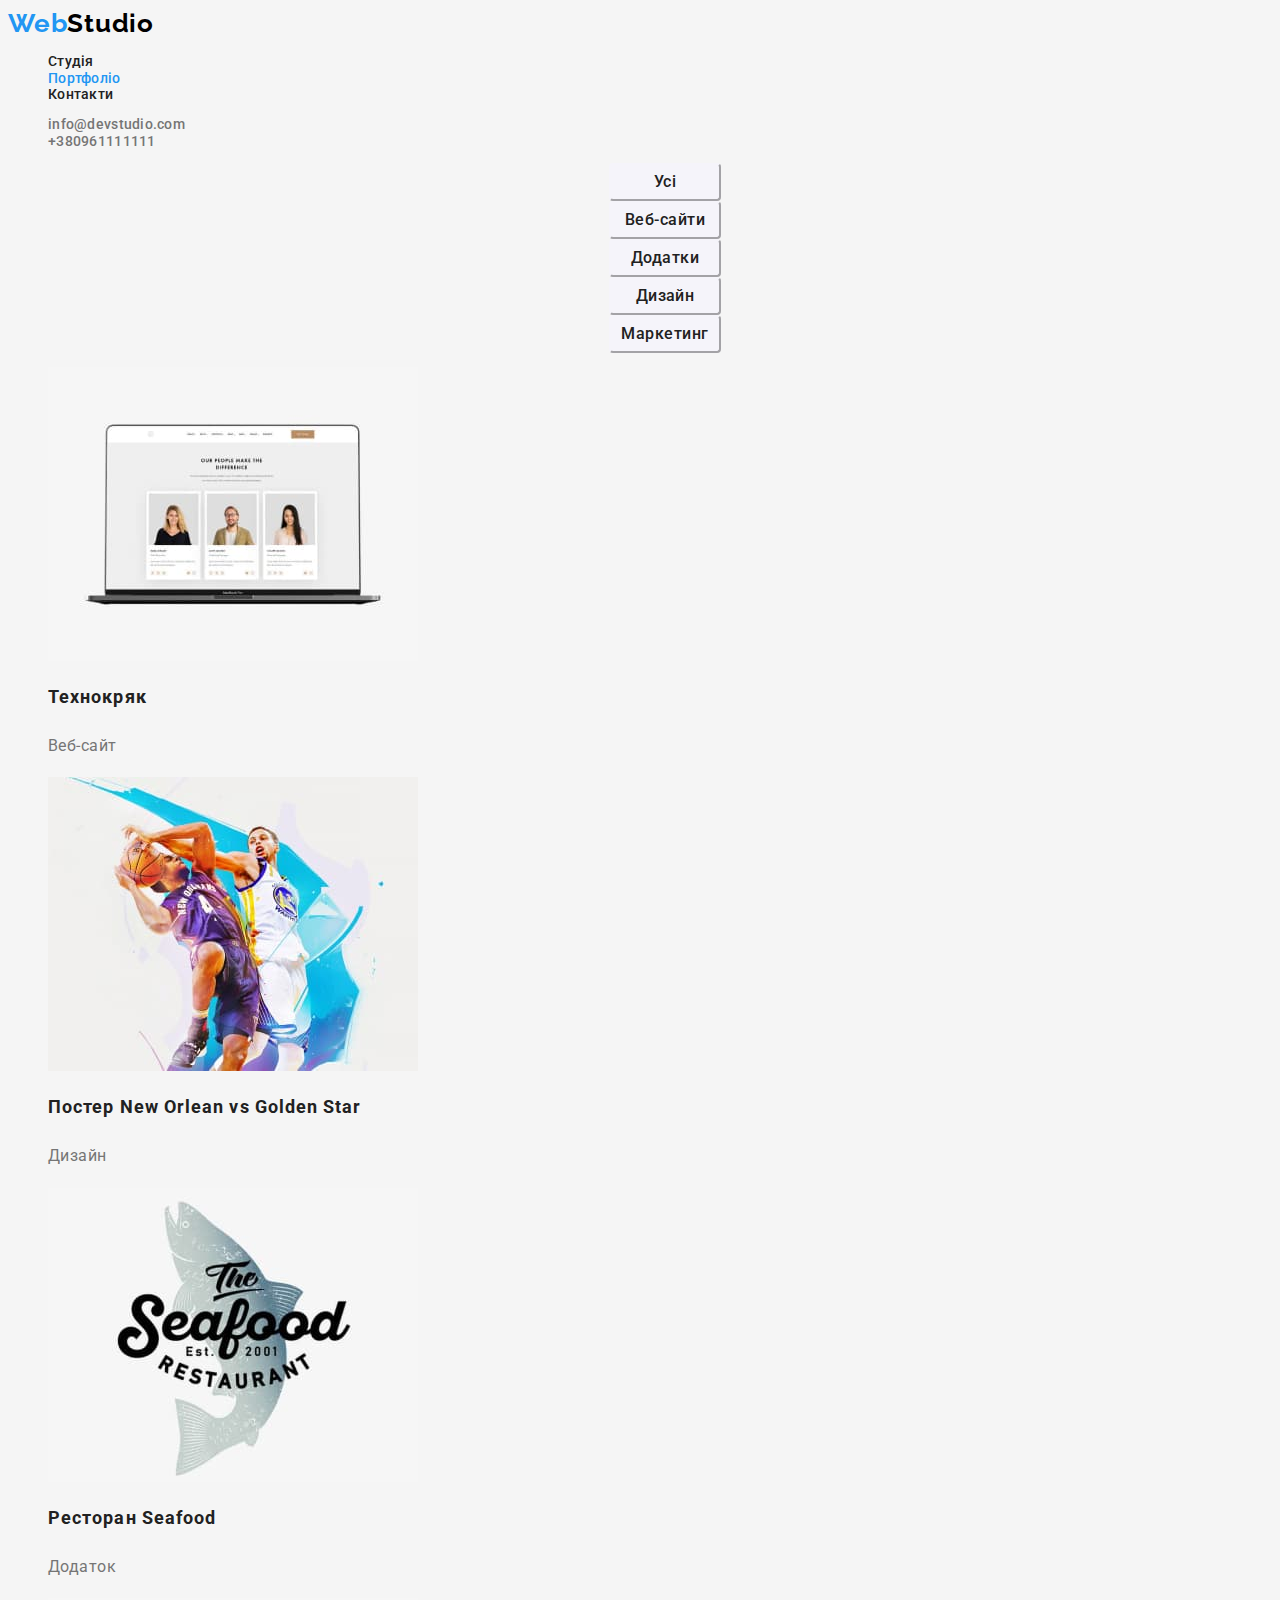
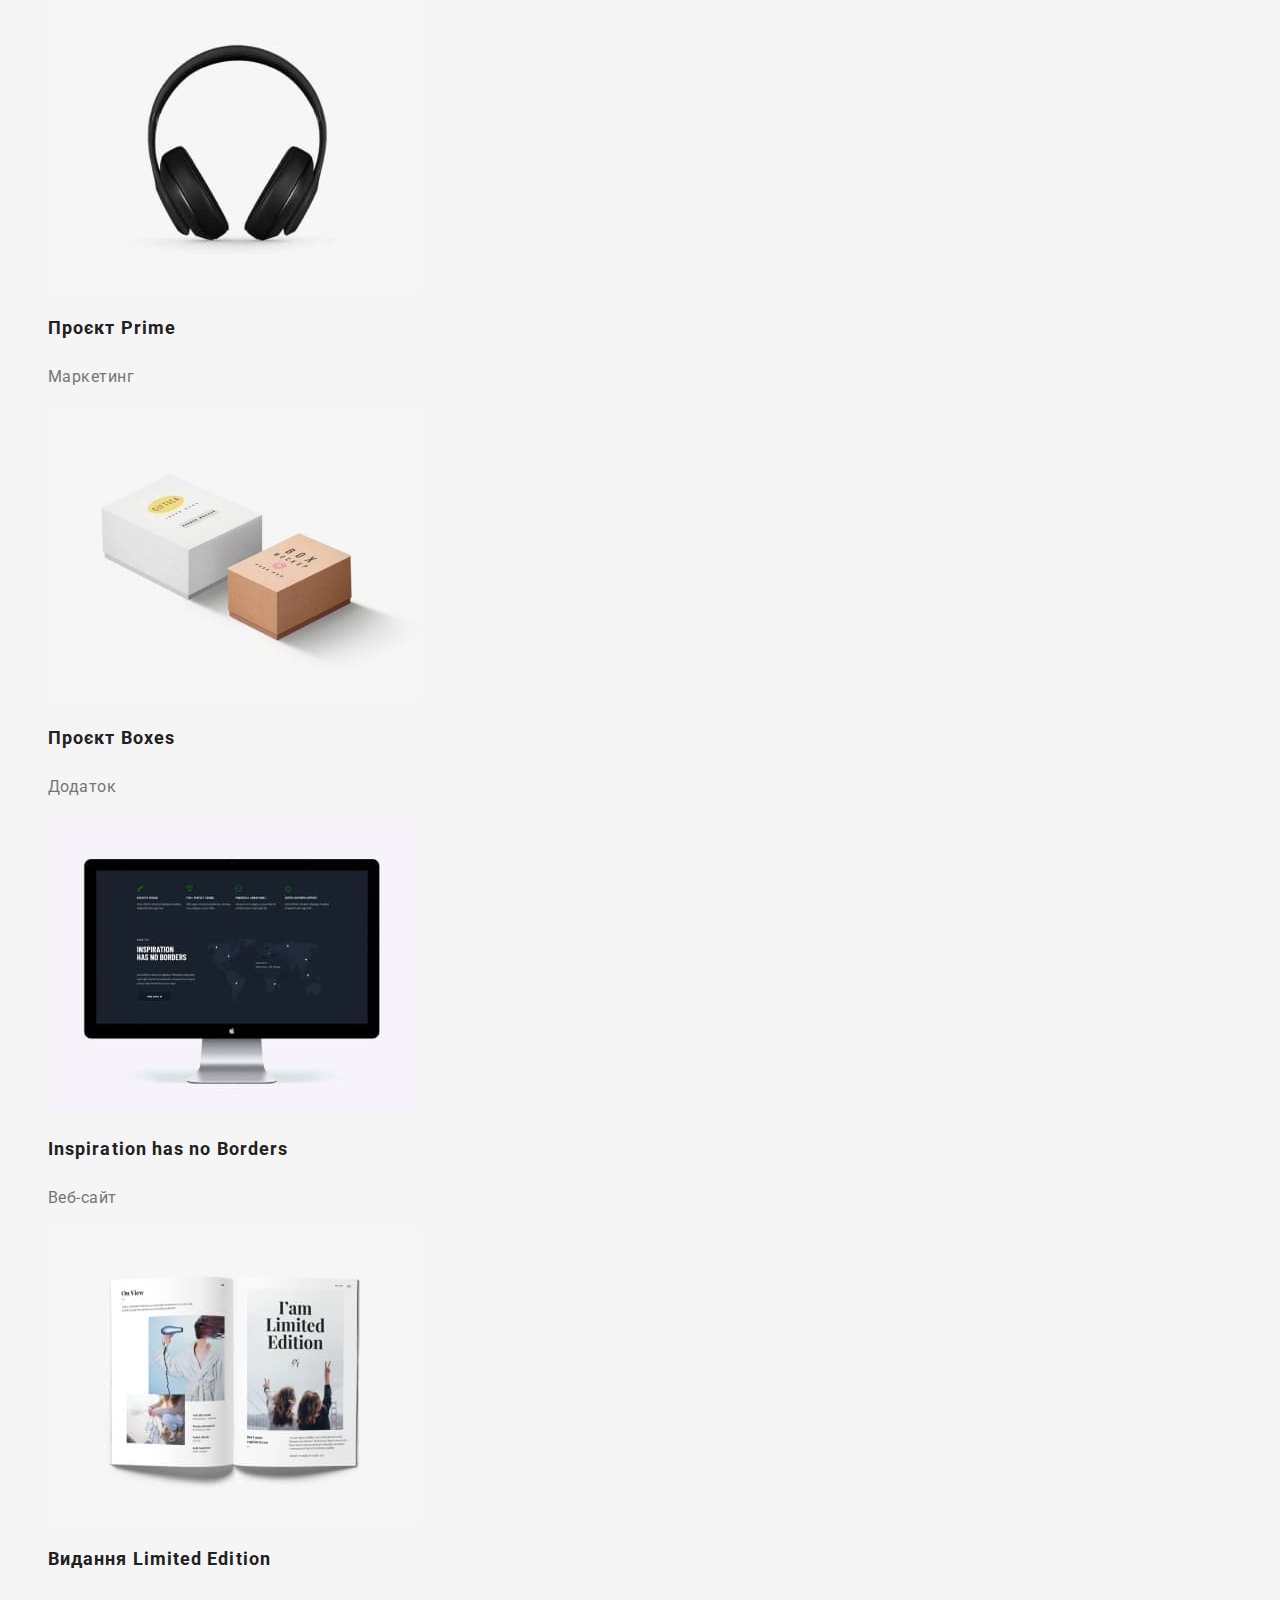
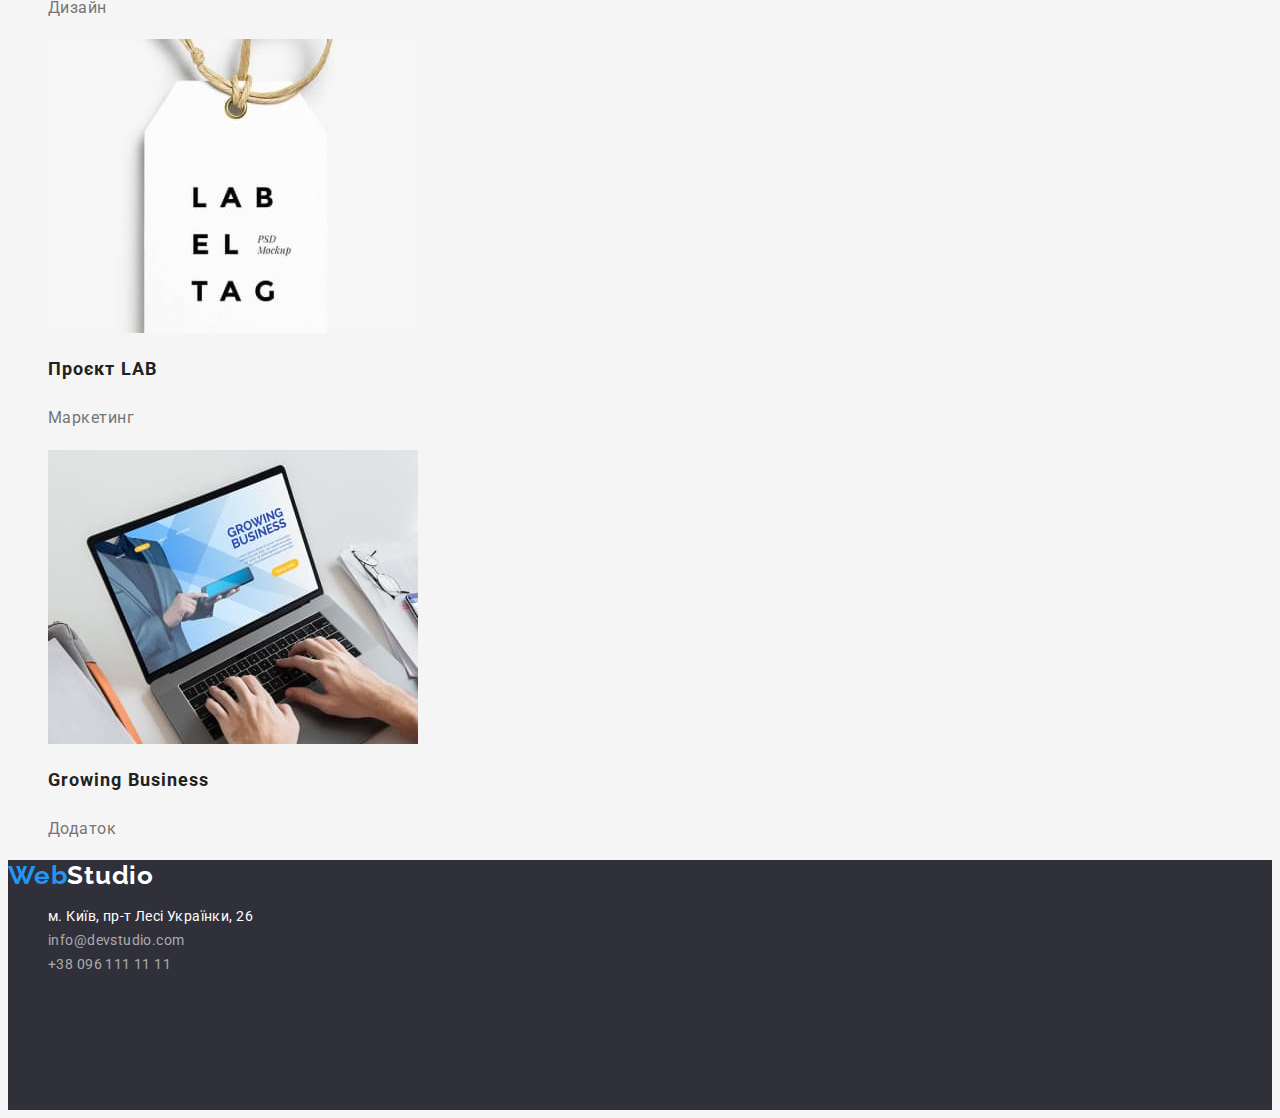
==== portfolio.html @ a11c9771 "qwe" ====
<!DOCTYPE html>
<html lang="uk">
  <head>
    <meta charset="UTF-8" />
    <meta http-equiv="X-UA-Compatible" content="IE=edge" />
    <meta name="viewport" content="width=device-width, initial-scale=1.0" />
    <title>Document</title>
    <link rel="stylesheet" href="./css/styles.css" />
    <link rel="preconnect" href="https://fonts.googleapis.com" />
    <link rel="preconnect" href="https://fonts.gstatic.com" crossorigin />
    <link
      href="https://fonts.googleapis.com/css2?family=Raleway:wght@700&family=Roboto:wght@400;500;700;900&display=swap"
      rel="stylesheet"
    />
  </head>
  <body class="portfolio">
    <header class="head-menu">
      <div class="menu">
        <nav class="nav-menu">
          <a class="logom" href="./index.html"><span class="logo">Web</span>Studio</a>
          <ul class="ul-header">
            <li class="li-nav">
              <a class="link-nav" href="./index.html">Студія</a>
            </li>
            <li class="li-nav">
              <a class="link-nav current" href="">Портфоліо</a>
            </li>
            <li class="li-nav">
              <a class="link-nav" href="">Контакти</a>
            </li>
          </ul>
        </nav>
        <ul class="ul-header">
          <li class="li-nav">
            <a class="link-nav-cont" href="mailto:info@devstudio.com">info@devstudio.com</a>
          </li>
          <li class="li-nav">
            <a class="link-nav-cont" href="tel:+380961111111">+380961111111</a>
          </li>
        </ul>
      </div>
    </header>
    <main>
      <section class="portfolio-sec">
        <h1 class="visually-hidden">Наші роботи</h1>
        <ul class="ul-button">
          <li class="work"><button type="button" class="button-port">Усі</button></li>
          <li class="work"><button type="button" class="button-port">Веб-сайти</button></li>
          <li class="work"><button type="button" class="button-port">Додатки</button></li>
          <li class="work"><button type="button" class="button-port">Дизайн</button></li>
          <li class="work"><button type="button" class="button-port">Маркетинг</button></li>
        </ul>
        <ul class="ul-portfolio">
          <li class="example">
            <img src="./images/p1.jpg" alt="Технокряк" width="370" />
            <h2 class="example-title">Технокряк</h2>
            <p class="example-p">Веб-сайт</p>
          </li>
          <li class="example">
            <img src="./images/p2.jpg" alt="Постер New Orlean vs Golden Star" width="370" />
            <h2 class="example-title">Постер New Orlean vs Golden Star</h2>
            <p class="example-p">Дизайн</p>
          </li>
          <li class="example">
            <img src="./images/p3.jpg" alt="Ресторан Seafood" width="370" />
            <h2 class="example-title">Ресторан Seafood</h2>
            <p class="example-p">Додаток</p>
          </li>
          <li class="example">
            <img src="./images/p4.jpg" alt="Проєкт Prime" width="370" />
            <h2 class="example-title">Проєкт Prime</h2>
            <p class="example-p">Маркетинг</p>
          </li>
          <li class="example">
            <img src="./images/p5.jpg" alt="Проєкт Boxes" width="370" />
            <h2 class="example-title">Проєкт Boxes</h2>
            <p class="example-p">Додаток</p>
          </li>
          <li class="example">
            <img src="./images/p6.jpg" alt="Inspiration has no Borders" width="370" />
            <h2 class="example-title">Inspiration has no Borders</h2>
            <p class="example-p">Веб-сайт</p>
          </li>
          <li class="example">
            <img src="./images/p7.jpg" alt="Видання Limited Edition" width="370" />
            <h2 class="example-title">Видання Limited Edition</h2>
            <p class="example-p">Дизайн</p>
          </li>
          <li class="example">
            <img src="./images/p8.jpg" alt="Проєкт LAB" width="370" />
            <h2 class="example-title">Проєкт LAB</h2>
            <p class="example-p">Маркетинг</p>
          </li>
          <li class="example">
            <img src="./images/p9.jpg" alt="Growing Business" width="370" />
            <h2 class="example-title">Growing Business</h2>
            <p class="example-p">Додаток</p>
          </li>
        </ul>
      </section>
    </main>
    <footer class="foot-site">
      <a class="logom" href="./index.html"
        ><span class="logo">Web</span><span class="foot-logo">Studio</span></a
      >
      <address>
        <ul class="ul-footer">
          <li class="li-footer">
            <a
              class="contacts-address"
              href="https://goo.gl/maps/CPtrU1FHBa2aNyZL9"
              target="_blank"
              rel="noopener noreferrer"
              >м. Київ, пр-т Лесі Українки, 26</a
            >
          </li>
          <li class="li-footer">
            <a class="contacts" href="mailto:info@devstudio.com">info@devstudio.com</a>
          </li>
          <li class="li-footer">
            <a class="contacts" href="tel:+380961111111">+38 096 111 11 11</a>
          </li>
        </ul>
      </address>
    </footer>
  </body>
</html>
---- css/styles.css ----
:root {
  --first-text-color: #757575;
  --second-text-color: #212121;
  --accent-color: #2196f3;
  --footer-color: rgba(255, 255, 255, 0.6);
  --accent-background-color: #2f303a;
  --white-color: #ffffff;
  --black-color: #000000;
  --portfolio-background: #f5f5f5;
  --portfolio-button: #f5f4fa;
  --button-hero-activ: #188ce8;
}

body {
  font-family: 'Roboto', sans-serif;
  font-size: 14px;
  background-color: var(--white-color);
  color: var(--first-text-color);
}

.head-menu {
  width: 100%;
}

.menu {
  height: inherit;
  justify-content: space-between;
  align-items: center;
}

.nav-menu {
  align-items: center;
}

.ul-header {
  list-style: none;
}

.logom {
  font-weight: 700;
  font-size: 26px;
  letter-spacing: 0.03em;
  color: var(--black-color);
  text-decoration: none;
  font-family: 'Raleway', sans-serif;
  line-height: 1.2;
}

.logom .logo {
  color: var(--accent-color);
}

.link-nav {
  color: var(--second-text-color);
  font-weight: 500;
  letter-spacing: 0.02em;
  text-decoration: none;
  line-height: 1.1;
}

.link-nav-cont {
  color: var(--first-text-color);
  font-weight: 500;
  letter-spacing: 0.02em;
  text-decoration: none;
  line-height: 1.1;
}

.link-nav:hover,
.link-nav:focus,
.link-nav-cont:hover,
.link-nav-cont:focus {
  color: var(--accent-color);
}

.link-nav.current {
  color: var(--accent-color);
}

.visually-hidden {
  position: absolute;
  white-space: nowrap;
  width: 1px;
  height: 1px;
  overflow: hidden;
  border: 0;
  padding: 0;
  clip: rect(0 0 0 0);
  clip-path: inset(50%);
  margin: -1px;
}

.portfolio {
  background-color: var(--portfolio-background);
}

.ul-button {
  list-style: none;
  text-align: center;
}

.button-port {
  font-family: inherit;
  width: 112px;
  height: 38px;
  background: var(--portfolio-button);
  border-radius: 4px;
  font-weight: 500;
  font-size: 16px;
  line-height: 1.6;
  letter-spacing: 0.03em;
  color: var(--second-text-color);
  margin-left: 10px;
  border-color: var(--portfolio-button);
}

.button-port:hover,
.button-port:focus {
  color: var(--white-color);
  background-color: var(--accent-color);
}

.ul-portfolio {
  list-style: none;
}

.ul-button {
  list-style: none;
}

.example-title {
  font-weight: 700;
  font-size: 18px;
  line-height: 2;
  letter-spacing: 0.06em;
  color: var(--second-text-color);
}

.example-p {
  font-size: 16px;
  line-height: 1.9;
  letter-spacing: 0.03em;
  color: var(--first-text-color);
}

.foot-site {
  height: 250px;
  background-color: var(--accent-background-color);
}

.ul-footer {
  list-style: none;
}

.li-footer {
  line-height: 1.7;
  letter-spacing: 0.03em;
}

.contacts-address {
  color: var(--white-color);
  text-decoration: none;
  font-style: normal;
}

.contacts {
  color: var(--footer-color);
  text-decoration: none;
  font-style: normal;
}

.contacts:hover,
.contacts:focus,
.contacts-address:hover,
.contacts-address:focus {
  color: var(--accent-color);
}

.foot-logo {
  color: var(--white-color);
}

/*main page*/

.hero {
  height: 600px;
  background-color: var(--accent-background-color);
  text-align: center;
}

.hero-title {
  font-weight: 900;
  font-size: 44px;
  line-height: 1.4;
  letter-spacing: 0.06em;
  text-transform: uppercase;
  color: var(--white-color);
}

.hero-button {
  align-items: center;
  text-align: center;
  letter-spacing: 0.06em;
  width: 216px;
  height: 50px;
  left: 692px;
  top: 430px;
  background: var(--accent-color);
  box-shadow: 0px 4px 4px rgba(0, 0, 0, 0.15);
  border-radius: 4px;
  color: var(--white-color);
  font-size: 16px;
  line-height: 1.9;
  font-weight: 700;
  font-family: inherit;
}

.hero-button:hover,
.hero-button:focus {
  background: var(--button-hero-activ);
}

.ul-main {
  list-style: none;
  text-align: center;
}

.our-quality {
  font-weight: 700;
  letter-spacing: 0.03em;
  text-transform: uppercase;
  color: var(--second-text-color);
  line-height: 1.1;
  font-size: 14px;
}

.team-sec {
  background-color: var(--portfolio-background);
}

.title-team {
  font-weight: 700;
  font-size: 36px;
  text-align: center;
  letter-spacing: 0.03em;
  color: var(--second-text-color);
  line-height: 1.2;
}

.name {
  font-weight: 500;
  font-size: 16px;
  text-align: center;
  letter-spacing: 0.03em;
  color: var(--second-text-color);
  line-height: 1.2;
}

.specialty {
  font-size: 16px;
  text-align: center;
  letter-spacing: 0.03em;
  line-height: 1.2;
}
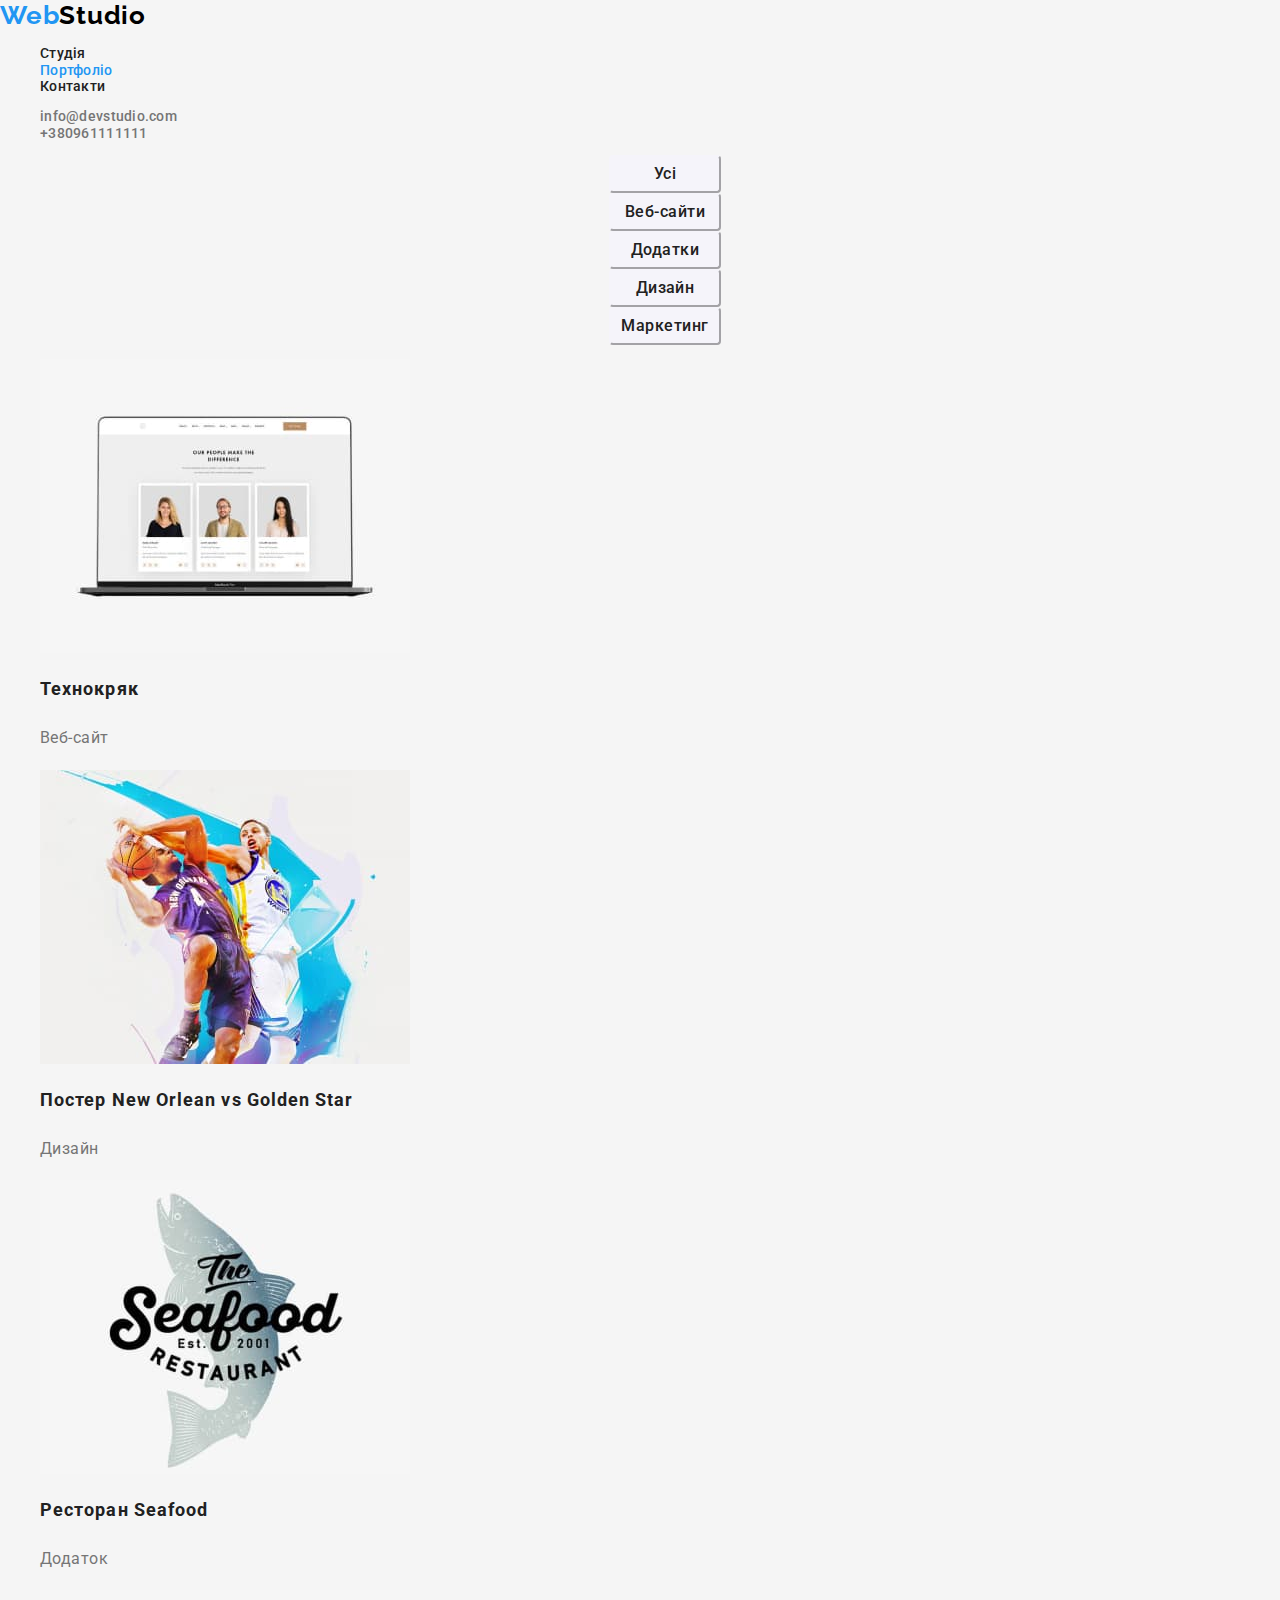
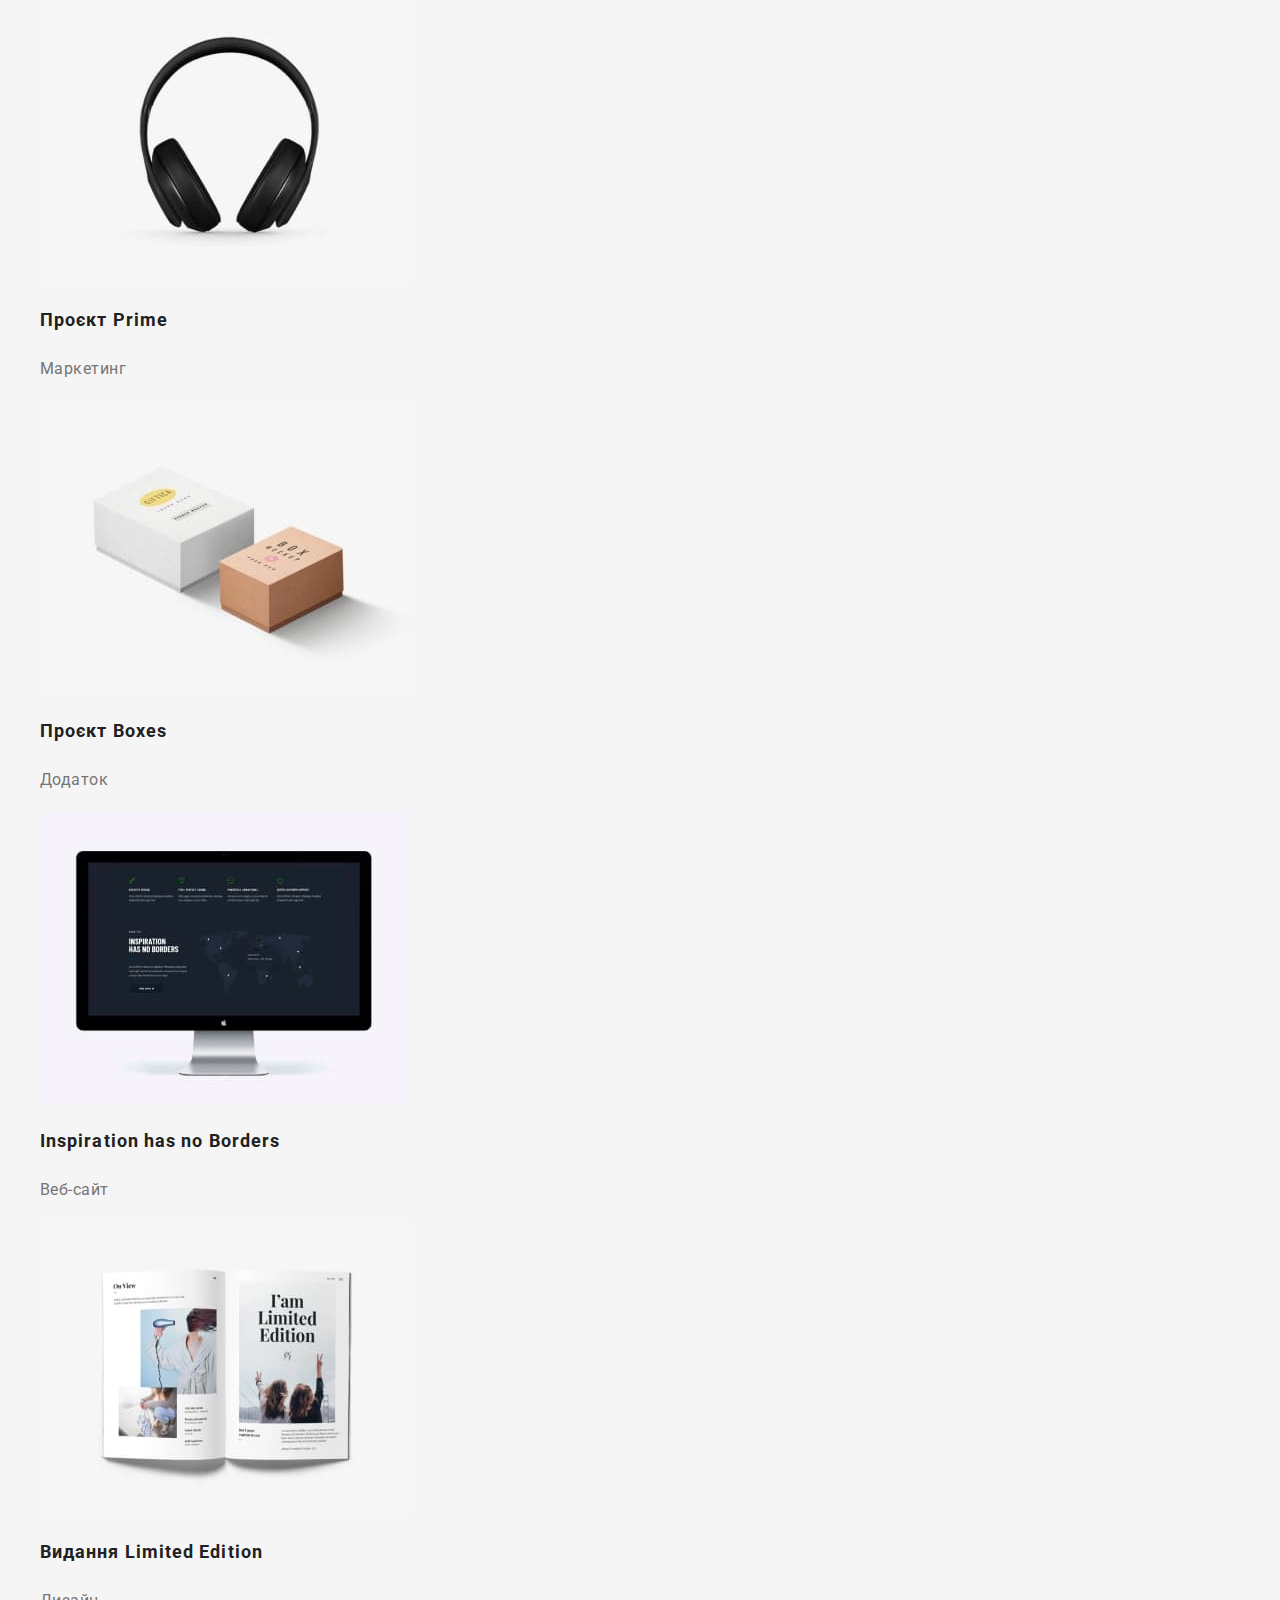
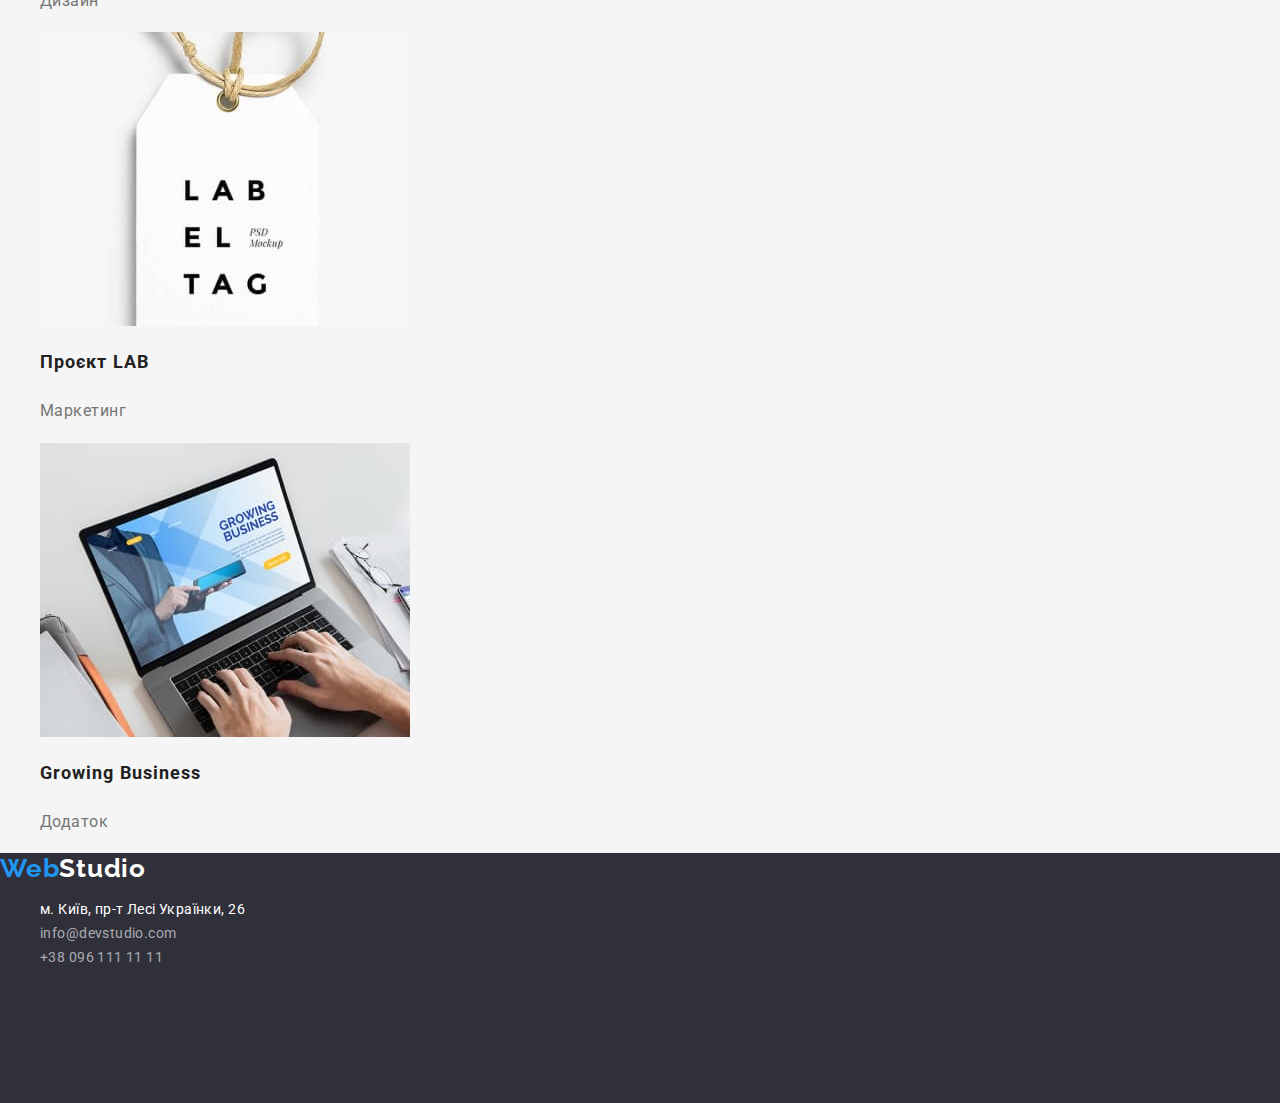
==== commit aa49ce8e: "q" ====
--- a/portfolio.html
+++ b/portfolio.html
@@ -5,13 +5,14 @@
     <meta http-equiv="X-UA-Compatible" content="IE=edge" />
     <meta name="viewport" content="width=device-width, initial-scale=1.0" />
     <title>Document</title>
-    <link rel="stylesheet" href="./css/styles.css" />
     <link rel="preconnect" href="https://fonts.googleapis.com" />
     <link rel="preconnect" href="https://fonts.gstatic.com" crossorigin />
     <link
       href="https://fonts.googleapis.com/css2?family=Raleway:wght@700&family=Roboto:wght@400;500;700;900&display=swap"
       rel="stylesheet"
     />
+    <link rel="stylesheet" href="https://cdnjs.cloudflare.com/ajax/libs/modern-normalize/1.1.0/modern-normalize.min.css" />
+    <link rel="stylesheet" href="./css/styles.css" />
   </head>
   <body class="portfolio">
     <header class="head-menu">
@@ -41,6 +42,7 @@
       </div>
     </header>
     <main>
+      <div class="container">
       <section class="portfolio-sec">
         <h1 class="visually-hidden">Наші роботи</h1>
         <ul class="ul-button">
@@ -98,6 +100,7 @@
           </li>
         </ul>
       </section>
+      </div>
     </main>
     <footer class="foot-site">
       <a class="logom" href="./index.html"
--- a/css/styles.css
+++ b/css/styles.css
@@ -1,3 +1,15 @@
+html {
+  box-sizing: border-box;
+}
+
+*,
+*::before,
+*::after {
+  box-sizing:inherit;
+}
+
+
+
 :root {
   --first-text-color: #757575;
   --second-text-color: #212121;
@@ -12,10 +24,15 @@
 }
 
 body {
-  font-family: 'Roboto', sans-serif;
+  font-family: "Roboto", sans-serif;
   font-size: 14px;
   background-color: var(--white-color);
   color: var(--first-text-color);
+  margin: 0;
+}
+
+.container {
+  margin: 0 auto;
 }
 
 .head-menu {
@@ -42,7 +59,7 @@
   letter-spacing: 0.03em;
   color: var(--black-color);
   text-decoration: none;
-  font-family: 'Raleway', sans-serif;
+  font-family: "Raleway", sans-serif;
   line-height: 1.2;
 }
 
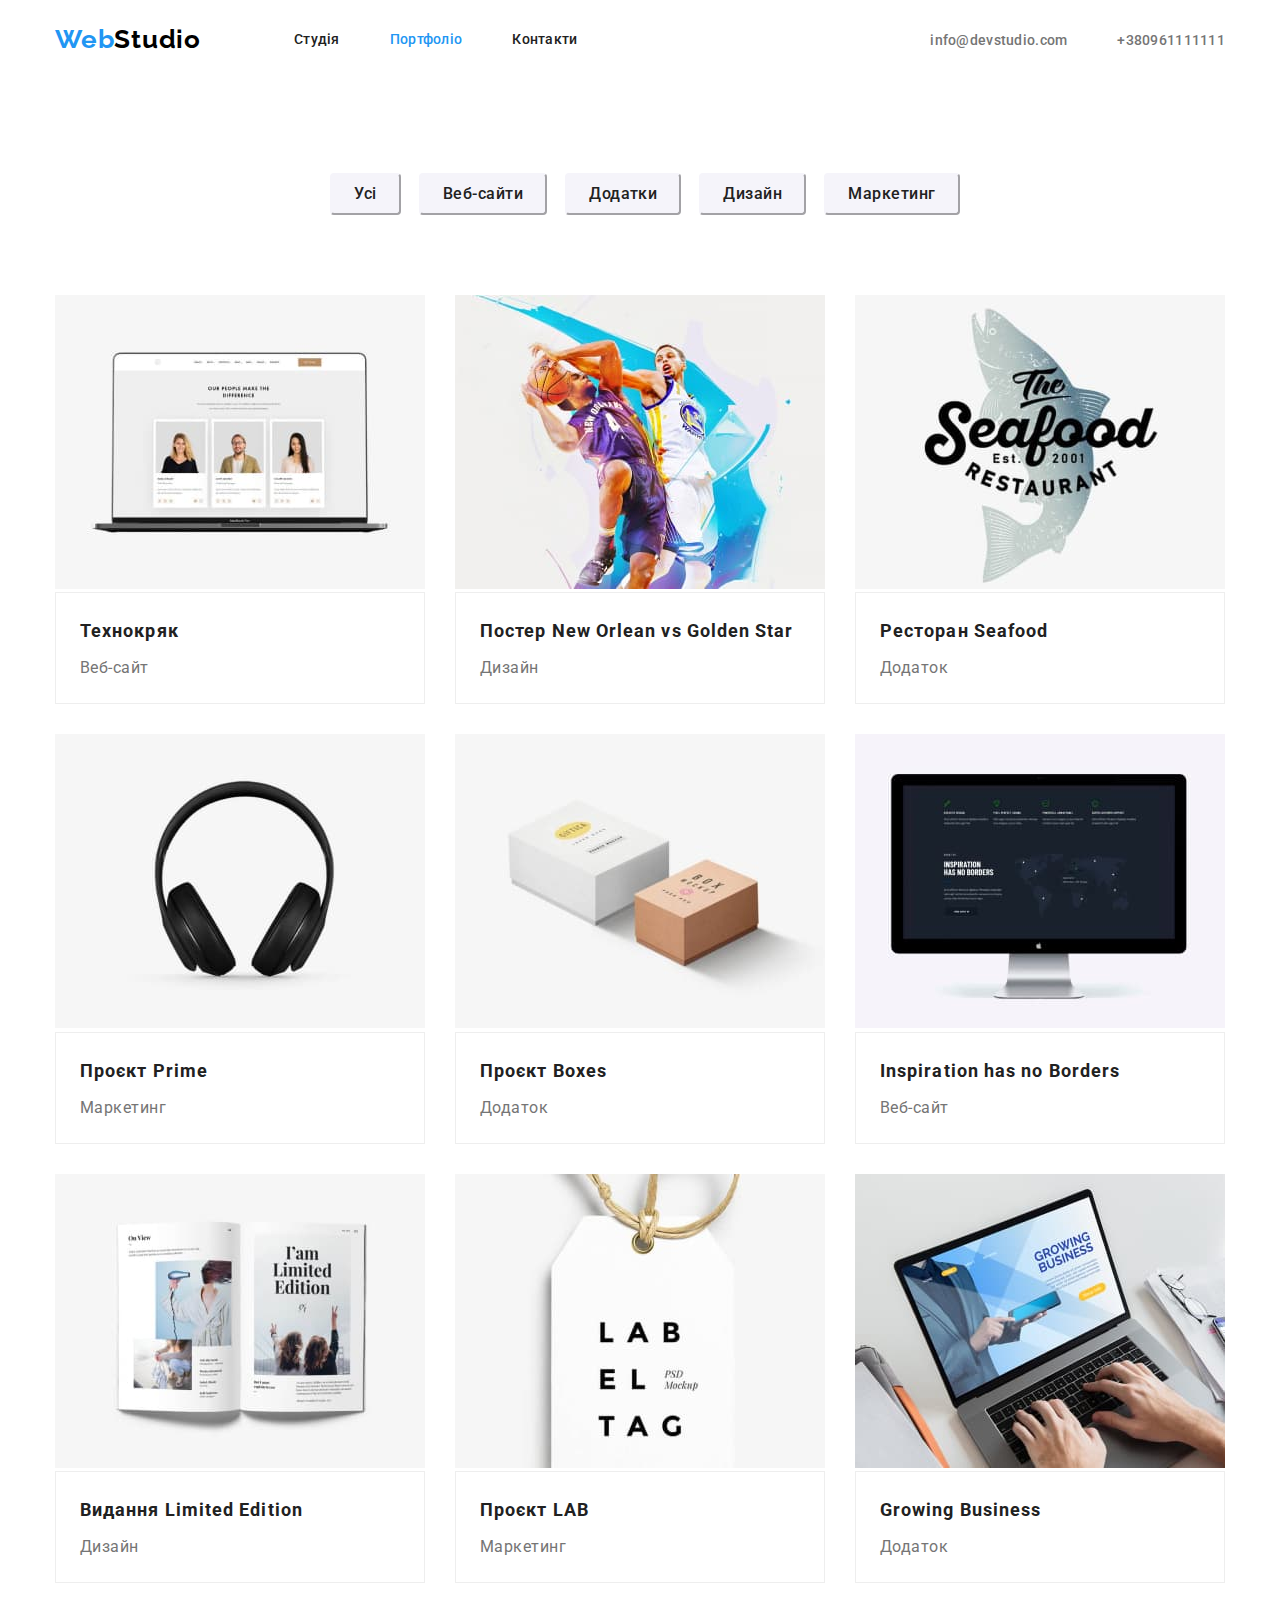
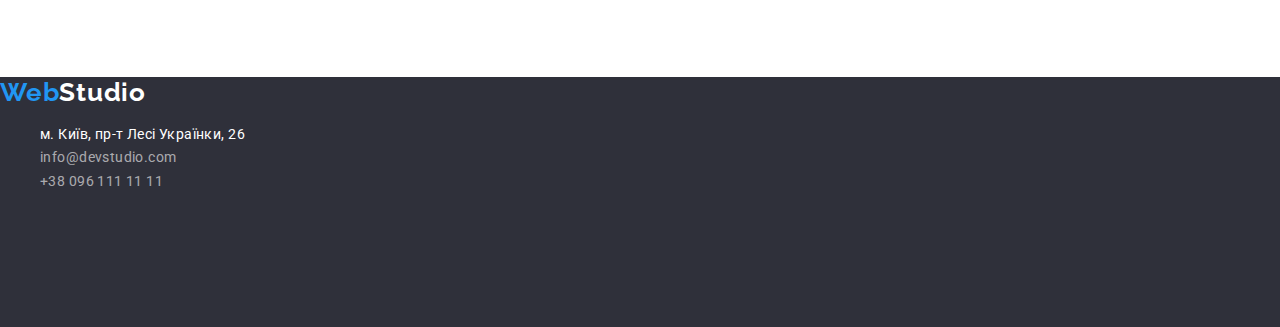
==== commit af4ff7a4: "up" ====
--- a/portfolio.html
+++ b/portfolio.html
@@ -15,35 +15,32 @@
     <link rel="stylesheet" href="./css/styles.css" />
   </head>
   <body class="portfolio">
-    <header class="head-menu">
-      <div class="menu">
-        <nav class="nav-menu">
-          <a class="logom" href="./index.html"><span class="logo">Web</span>Studio</a>
-          <ul class="ul-header">
-            <li class="li-nav">
-              <a class="link-nav" href="./index.html">Студія</a>
-            </li>
-            <li class="li-nav">
-              <a class="link-nav current" href="">Портфоліо</a>
-            </li>
-            <li class="li-nav">
-              <a class="link-nav" href="">Контакти</a>
-            </li>
-          </ul>
-        </nav>
+    <header class="head-menu container">
+      <nav class="nav-menu">
+        <a class="logom" href="./index.html"><span class="logo">Web</span>Studio</a>
         <ul class="ul-header">
           <li class="li-nav">
-            <a class="link-nav-cont" href="mailto:info@devstudio.com">info@devstudio.com</a>
+            <a class="link-nav" href="./index.html">Студія</a>
           </li>
           <li class="li-nav">
-            <a class="link-nav-cont" href="tel:+380961111111">+380961111111</a>
+            <a class="link-nav current" href="">Портфоліо</a>
+          </li>
+          <li class="li-nav">
+            <a class="link-nav" href="">Контакти</a>
           </li>
         </ul>
-      </div>
+      </nav>
+      <ul class="ul-header">
+        <li class="li-nav">
+          <a class="link-nav-cont" href="mailto:info@devstudio.com">info@devstudio.com</a>
+        </li>
+        <li class="li-nav">
+          <a class="link-nav-cont" href="tel:+380961111111">+380961111111</a>
+        </li>
+      </ul>
     </header>
     <main>
-      <div class="container">
-      <section class="portfolio-sec">
+      <section class="portfolio-sec container">
         <h1 class="visually-hidden">Наші роботи</h1>
         <ul class="ul-button">
           <li class="work"><button type="button" class="button-port">Усі</button></li>
@@ -55,52 +52,69 @@
         <ul class="ul-portfolio">
           <li class="example">
             <img src="./images/p1.jpg" alt="Технокряк" width="370" />
+            <div class="border">
             <h2 class="example-title">Технокряк</h2>
             <p class="example-p">Веб-сайт</p>
+            </div>
           </li>
           <li class="example">
             <img src="./images/p2.jpg" alt="Постер New Orlean vs Golden Star" width="370" />
+            <div class="border">
             <h2 class="example-title">Постер New Orlean vs Golden Star</h2>
             <p class="example-p">Дизайн</p>
+            </div>
           </li>
           <li class="example">
             <img src="./images/p3.jpg" alt="Ресторан Seafood" width="370" />
+            <div class="border">
             <h2 class="example-title">Ресторан Seafood</h2>
             <p class="example-p">Додаток</p>
+            </div>
           </li>
           <li class="example">
             <img src="./images/p4.jpg" alt="Проєкт Prime" width="370" />
+            <div class="border">
             <h2 class="example-title">Проєкт Prime</h2>
             <p class="example-p">Маркетинг</p>
+            </div>
           </li>
           <li class="example">
             <img src="./images/p5.jpg" alt="Проєкт Boxes" width="370" />
+            <div class="border">
             <h2 class="example-title">Проєкт Boxes</h2>
             <p class="example-p">Додаток</p>
+            </div>
           </li>
           <li class="example">
             <img src="./images/p6.jpg" alt="Inspiration has no Borders" width="370" />
+            <div class="border">
             <h2 class="example-title">Inspiration has no Borders</h2>
             <p class="example-p">Веб-сайт</p>
+            </div>
           </li>
           <li class="example">
             <img src="./images/p7.jpg" alt="Видання Limited Edition" width="370" />
+            <div class="border">
             <h2 class="example-title">Видання Limited Edition</h2>
             <p class="example-p">Дизайн</p>
+            </div>
           </li>
           <li class="example">
             <img src="./images/p8.jpg" alt="Проєкт LAB" width="370" />
+            <div class="border">
             <h2 class="example-title">Проєкт LAB</h2>
             <p class="example-p">Маркетинг</p>
+            </div>
           </li>
           <li class="example">
             <img src="./images/p9.jpg" alt="Growing Business" width="370" />
+            <div class="border">
             <h2 class="example-title">Growing Business</h2>
             <p class="example-p">Додаток</p>
+            </div>
           </li>
         </ul>
       </section>
-      </div>
     </main>
     <footer class="foot-site">
       <a class="logom" href="./index.html"
--- a/css/styles.css
+++ b/css/styles.css
@@ -1,15 +1,3 @@
-html {
-  box-sizing: border-box;
-}
-
-*,
-*::before,
-*::after {
-  box-sizing:inherit;
-}
-
-
-
 :root {
   --first-text-color: #757575;
   --second-text-color: #212121;
@@ -21,45 +9,52 @@
   --portfolio-background: #f5f5f5;
   --portfolio-button: #f5f4fa;
   --button-hero-activ: #188ce8;
+  --port-stroke-color: #eeeeee;
 }
 
 body {
-  font-family: "Roboto", sans-serif;
+  font-family: 'Roboto', sans-serif;
   font-size: 14px;
   background-color: var(--white-color);
   color: var(--first-text-color);
-  margin: 0;
 }
 
 .container {
-  margin: 0 auto;
+  margin-left: auto;
+  margin-right: auto;
+  max-width: 1200px;
+  padding-left: 15px;
+  padding-right: 15px;
 }
 
 .head-menu {
-  width: 100%;
-}
-
-.menu {
-  height: inherit;
+  display: flex;
+  margin-left: auto;
+  margin-right: auto;
   justify-content: space-between;
   align-items: center;
 }
 
 .nav-menu {
+  display: flex;
   align-items: center;
 }
 
 .ul-header {
+  display: flex;
+  padding: 0;
+  margin: 0;
   list-style: none;
 }
 
 .logom {
+  margin-right: 93px;
   font-weight: 700;
   font-size: 26px;
   letter-spacing: 0.03em;
   color: var(--black-color);
   text-decoration: none;
-  font-family: "Raleway", sans-serif;
+  font-family: 'Raleway', sans-serif;
   line-height: 1.2;
 }
 
@@ -67,12 +62,19 @@
   color: var(--accent-color);
 }
 
+.li-nav + .li-nav {
+  margin-left: 50px;
+}
+
 .link-nav {
+  display: block;
+  padding-top: 32px;
+  padding-bottom: 32px;
   color: var(--second-text-color);
   font-weight: 500;
   letter-spacing: 0.02em;
-  text-decoration: none;
   line-height: 1.1;
+  text-decoration: none;
 }
 
 .link-nav-cont {
@@ -108,18 +110,31 @@
 }
 
 .portfolio {
-  background-color: var(--portfolio-background);
+  background-color: var(--white-color);
+}
+
+.portfolio-sec {
+  padding-top: 94px;
+  padding-bottom: 94px;
 }
 
 .ul-button {
-  list-style: none;
-  text-align: center;
+  display: flex;
+  flex-wrap: wrap;
+  justify-content: center;
+  margin-top: 0;
+  margin-bottom: 50px;
+  padding-left: 0;
+  list-style: none;
+}
+
+.work + .work {
+  margin-left: 8px;
 }
 
 .button-port {
   font-family: inherit;
-  width: 112px;
-  height: 38px;
+  padding: 6px 22px;
   background: var(--portfolio-button);
   border-radius: 4px;
   font-weight: 500;
@@ -138,14 +153,35 @@
 }
 
 .ul-portfolio {
-  list-style: none;
-}
-
-.ul-button {
-  list-style: none;
+  display: flex;
+  flex-wrap: wrap;
+  margin-top: 0;
+  margin-bottom: 0;
+  padding-left: 0;
+  list-style: none;
+}
+
+.example {
+  margin-right: 30px;
+  margin-top: 30px;
+}
+
+.example:nth-child(3n) {
+  margin-right: 0;
+}
+
+.example:nth-last-child(-n+3) {
+  margin-bottom: 0;
+}
+
+.border {
+  border: 1px solid var(--port-stroke-color);
+  padding: 20px 24px;
 }
 
 .example-title {
+  margin-top: 0px;
+  margin-bottom: 4px;
   font-weight: 700;
   font-size: 18px;
   line-height: 2;
@@ -154,6 +190,8 @@
 }
 
 .example-p {
+  margin-top: 0;
+  margin-bottom: 0px;
   font-size: 16px;
   line-height: 1.9;
   letter-spacing: 0.03em;
@@ -200,12 +238,15 @@
 /*main page*/
 
 .hero {
-  height: 600px;
   background-color: var(--accent-background-color);
   text-align: center;
+  padding-top: 200px;
+  padding-bottom: 200px;
 }
 
 .hero-title {
+  margin-top: 0;
+  margin-bottom: 30px;
   font-weight: 900;
   font-size: 44px;
   line-height: 1.4;
@@ -218,13 +259,12 @@
   align-items: center;
   text-align: center;
   letter-spacing: 0.06em;
-  width: 216px;
-  height: 50px;
-  left: 692px;
-  top: 430px;
+  min-width: 216px;
+  padding: 10px 32px;
   background: var(--accent-color);
   box-shadow: 0px 4px 4px rgba(0, 0, 0, 0.15);
   border-radius: 4px;
+  border: 1px solid transparent;
   color: var(--white-color);
   font-size: 16px;
   line-height: 1.9;
@@ -238,8 +278,26 @@
 }
 
 .ul-main {
-  list-style: none;
-  text-align: center;
+  display: flex;
+  flex-wrap: wrap;
+  margin-top: 94px;
+  margin-bottom: 94px;
+  padding-left: 0;
+  list-style: none;
+}
+
+.ul-main.team {
+  margin-top: 0;
+  margin-bottom: 0;
+}
+
+.li-quality {
+  width: 270px;
+}
+
+.li-quality + .li-quality,
+.li-team + .li-team {
+  margin-left: 30px;
 }
 
 .our-quality {
@@ -249,13 +307,29 @@
   color: var(--second-text-color);
   line-height: 1.1;
   font-size: 14px;
+  margin-top: 0;
+  margin-bottom: 10px;
+}
+
+.our-quality-text {
+  margin-top: 0;
+  margin-bottom: 0;
 }
 
 .team-sec {
   background-color: var(--portfolio-background);
+  padding-top: 95px;
+  padding-bottom: 95px;
+}
+
+.work-sec {
+  padding-top: 0;
+  padding-bottom: 91px;
 }
 
 .title-team {
+  margin-top: 0;
+  margin-bottom: 50;
   font-weight: 700;
   font-size: 36px;
   text-align: center;
@@ -264,7 +338,15 @@
   line-height: 1.2;
 }
 
+.li-team.box {
+  background-color: var(--white-color);
+  box-shadow: 0px 1px 3px rgba(0, 0, 0, 0.12), 0px 1px 1px rgba(0, 0, 0, 0.14), 0px 2px 1px rgba(0, 0, 0, 0.2);
+  border-radius: 0px 0px 4px 4px;
+}
+
 .name {
+  margin-bottom: 10px;
+  margin-top: 30px;
   font-weight: 500;
   font-size: 16px;
   text-align: center;
@@ -274,6 +356,8 @@
 }
 
 .specialty {
+  margin-top: 0;
+  margin-bottom: 30px;
   font-size: 16px;
   text-align: center;
   letter-spacing: 0.03em;
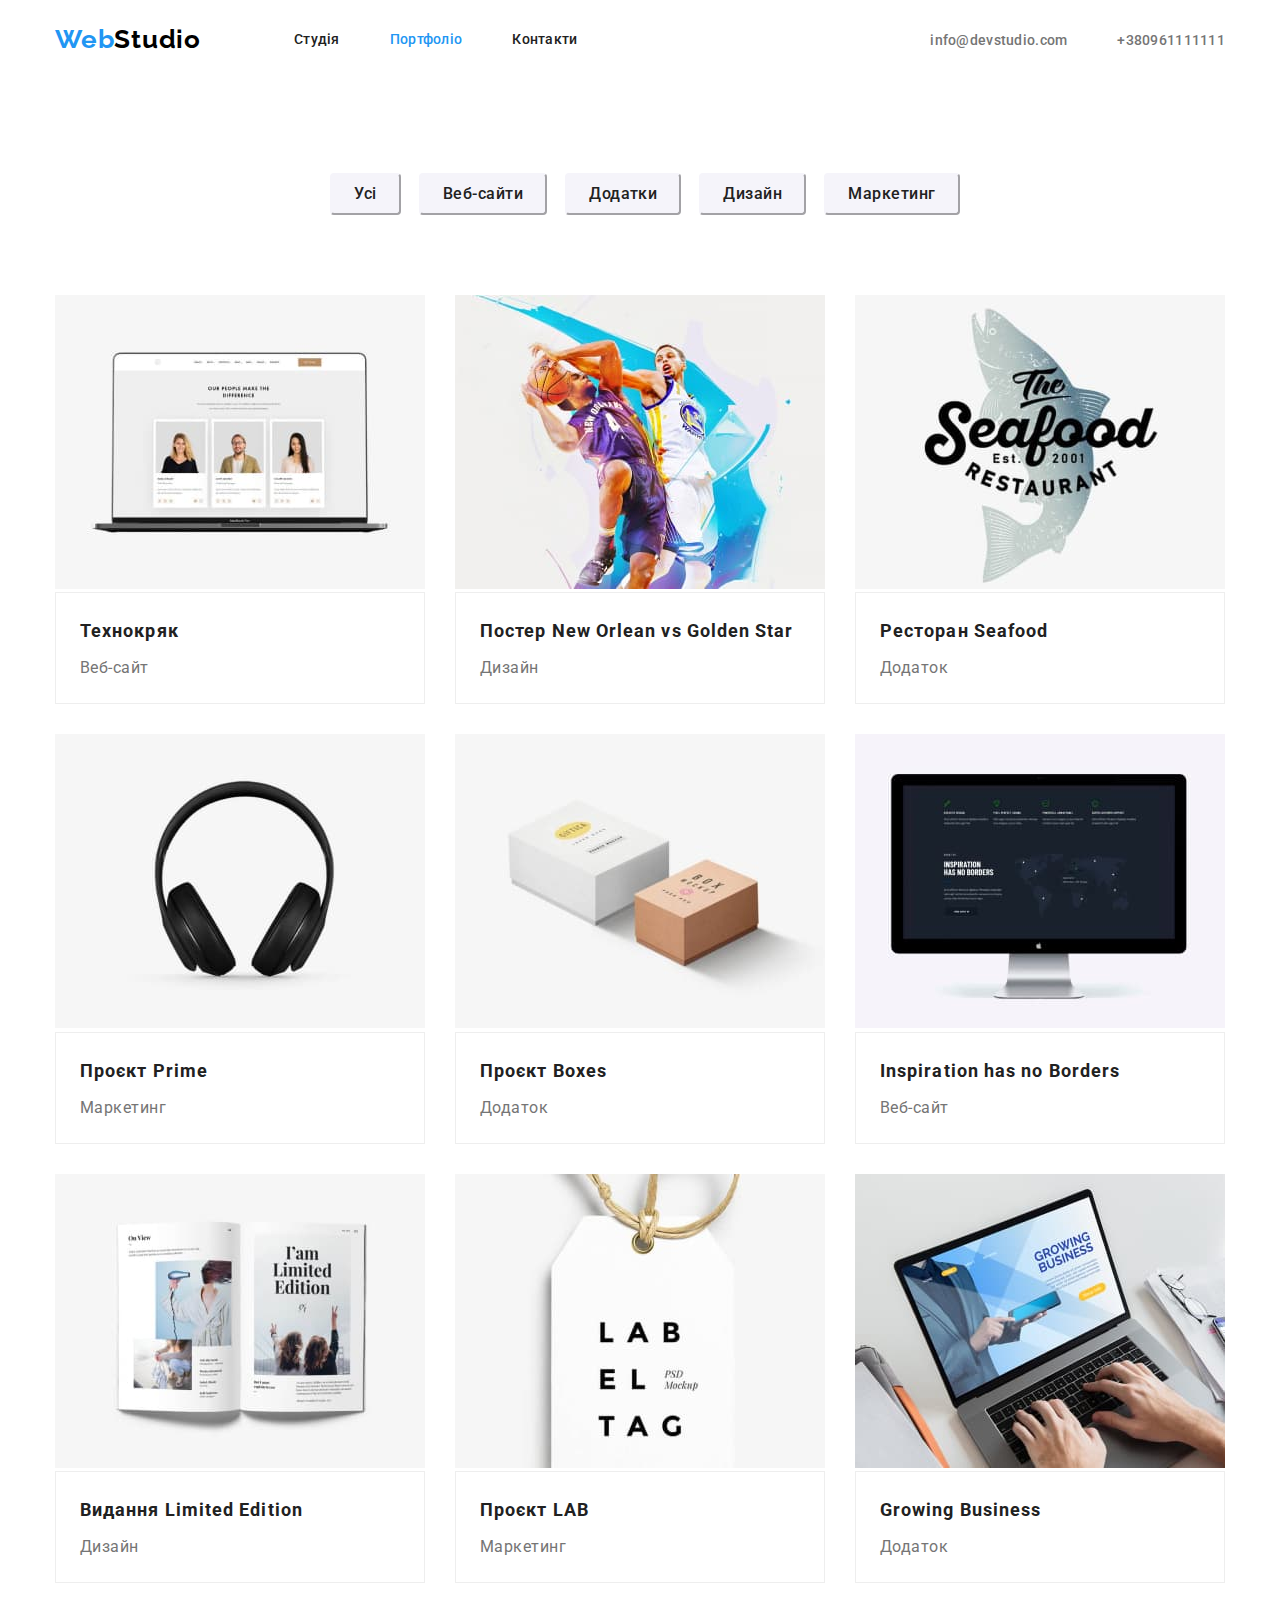
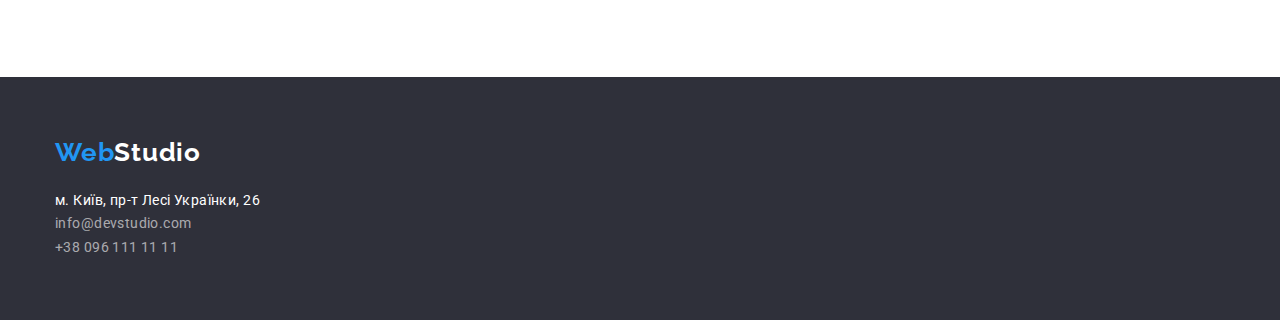
==== commit 3b8ed881: "fin" ====
--- a/portfolio.html
+++ b/portfolio.html
@@ -11,7 +11,10 @@
       href="https://fonts.googleapis.com/css2?family=Raleway:wght@700&family=Roboto:wght@400;500;700;900&display=swap"
       rel="stylesheet"
     />
-    <link rel="stylesheet" href="https://cdnjs.cloudflare.com/ajax/libs/modern-normalize/1.1.0/modern-normalize.min.css" />
+    <link
+      rel="stylesheet"
+      href="https://cdnjs.cloudflare.com/ajax/libs/modern-normalize/1.1.0/modern-normalize.min.css"
+    />
     <link rel="stylesheet" href="./css/styles.css" />
   </head>
   <body class="portfolio">
@@ -53,92 +56,94 @@
           <li class="example">
             <img src="./images/p1.jpg" alt="Технокряк" width="370" />
             <div class="border">
-            <h2 class="example-title">Технокряк</h2>
-            <p class="example-p">Веб-сайт</p>
+              <h2 class="example-title">Технокряк</h2>
+              <p class="example-p">Веб-сайт</p>
             </div>
           </li>
           <li class="example">
             <img src="./images/p2.jpg" alt="Постер New Orlean vs Golden Star" width="370" />
             <div class="border">
-            <h2 class="example-title">Постер New Orlean vs Golden Star</h2>
-            <p class="example-p">Дизайн</p>
+              <h2 class="example-title">Постер New Orlean vs Golden Star</h2>
+              <p class="example-p">Дизайн</p>
             </div>
           </li>
           <li class="example">
             <img src="./images/p3.jpg" alt="Ресторан Seafood" width="370" />
             <div class="border">
-            <h2 class="example-title">Ресторан Seafood</h2>
-            <p class="example-p">Додаток</p>
+              <h2 class="example-title">Ресторан Seafood</h2>
+              <p class="example-p">Додаток</p>
             </div>
           </li>
           <li class="example">
             <img src="./images/p4.jpg" alt="Проєкт Prime" width="370" />
             <div class="border">
-            <h2 class="example-title">Проєкт Prime</h2>
-            <p class="example-p">Маркетинг</p>
+              <h2 class="example-title">Проєкт Prime</h2>
+              <p class="example-p">Маркетинг</p>
             </div>
           </li>
           <li class="example">
             <img src="./images/p5.jpg" alt="Проєкт Boxes" width="370" />
             <div class="border">
-            <h2 class="example-title">Проєкт Boxes</h2>
-            <p class="example-p">Додаток</p>
+              <h2 class="example-title">Проєкт Boxes</h2>
+              <p class="example-p">Додаток</p>
             </div>
           </li>
           <li class="example">
             <img src="./images/p6.jpg" alt="Inspiration has no Borders" width="370" />
             <div class="border">
-            <h2 class="example-title">Inspiration has no Borders</h2>
-            <p class="example-p">Веб-сайт</p>
+              <h2 class="example-title">Inspiration has no Borders</h2>
+              <p class="example-p">Веб-сайт</p>
             </div>
           </li>
           <li class="example">
             <img src="./images/p7.jpg" alt="Видання Limited Edition" width="370" />
             <div class="border">
-            <h2 class="example-title">Видання Limited Edition</h2>
-            <p class="example-p">Дизайн</p>
+              <h2 class="example-title">Видання Limited Edition</h2>
+              <p class="example-p">Дизайн</p>
             </div>
           </li>
           <li class="example">
             <img src="./images/p8.jpg" alt="Проєкт LAB" width="370" />
             <div class="border">
-            <h2 class="example-title">Проєкт LAB</h2>
-            <p class="example-p">Маркетинг</p>
+              <h2 class="example-title">Проєкт LAB</h2>
+              <p class="example-p">Маркетинг</p>
             </div>
           </li>
           <li class="example">
             <img src="./images/p9.jpg" alt="Growing Business" width="370" />
             <div class="border">
-            <h2 class="example-title">Growing Business</h2>
-            <p class="example-p">Додаток</p>
+              <h2 class="example-title">Growing Business</h2>
+              <p class="example-p">Додаток</p>
             </div>
           </li>
         </ul>
       </section>
     </main>
     <footer class="foot-site">
-      <a class="logom" href="./index.html"
-        ><span class="logo">Web</span><span class="foot-logo">Studio</span></a
-      >
-      <address>
-        <ul class="ul-footer">
-          <li class="li-footer">
-            <a
-              class="contacts-address"
-              href="https://goo.gl/maps/CPtrU1FHBa2aNyZL9"
-              target="_blank"
-              rel="noopener noreferrer"
-              >м. Київ, пр-т Лесі Українки, 26</a
-            >
-          </li>
-          <li class="li-footer">
-            <a class="contacts" href="mailto:info@devstudio.com">info@devstudio.com</a>
-          </li>
-          <li class="li-footer">
-            <a class="contacts" href="tel:+380961111111">+38 096 111 11 11</a>
-          </li>
-        </ul>
-      </address>
+      <div class="container">
+        <a class="logom foot" href="./index.html"
+          ><span class="logo">Web</span><span class="foot-logo">Studio</span></a
+        >
+        <address>
+          <ul class="ul-footer">
+            <li class="li-footer">
+              <a
+                class="contacts-address ads"
+                href="https://goo.gl/maps/CPtrU1FHBa2aNyZL9"
+                target="_blank"
+                rel="noopener noreferrer"
+                >м. Київ, пр-т Лесі Українки, 26</a
+              >
+            </li>
+            <li class="li-footer">
+              <a class="contacts ads" href="mailto:info@devstudio.com">info@devstudio.com</a>
+            </li>
+            <li class="li-footer">
+              <a class="contacts ads" href="tel:+380961111111">+38 096 111 11 11</a>
+            </li>
+          </ul>
+        </address>
+      </div>
     </footer>
   </body>
 </html>
--- a/css/styles.css
+++ b/css/styles.css
@@ -170,7 +170,7 @@
   margin-right: 0;
 }
 
-.example:nth-last-child(-n+3) {
+.example:nth-last-child(-n + 3) {
   margin-bottom: 0;
 }
 
@@ -199,17 +199,25 @@
 }
 
 .foot-site {
-  height: 250px;
+  padding-top: 60px;
+  padding-bottom: 60px;
   background-color: var(--accent-background-color);
 }
 
 .ul-footer {
+  margin-top: 0;
+  margin-bottom: 0;
+  padding-left: 0;
   list-style: none;
 }
 
 .li-footer {
   line-height: 1.7;
   letter-spacing: 0.03em;
+}
+
+.ads + .ads {
+  margin-bottom: 9px;
 }
 
 .contacts-address {
@@ -233,6 +241,12 @@
 
 .foot-logo {
   color: var(--white-color);
+}
+
+.logom.foot {
+  display: block;
+  margin-top: 0;
+  margin-bottom: 20px;
 }
 
 /*main page*/
@@ -340,7 +354,8 @@
 
 .li-team.box {
   background-color: var(--white-color);
-  box-shadow: 0px 1px 3px rgba(0, 0, 0, 0.12), 0px 1px 1px rgba(0, 0, 0, 0.14), 0px 2px 1px rgba(0, 0, 0, 0.2);
+  box-shadow: 0px 1px 3px rgba(0, 0, 0, 0.12), 0px 1px 1px rgba(0, 0, 0, 0.14),
+    0px 2px 1px rgba(0, 0, 0, 0.2);
   border-radius: 0px 0px 4px 4px;
 }
 
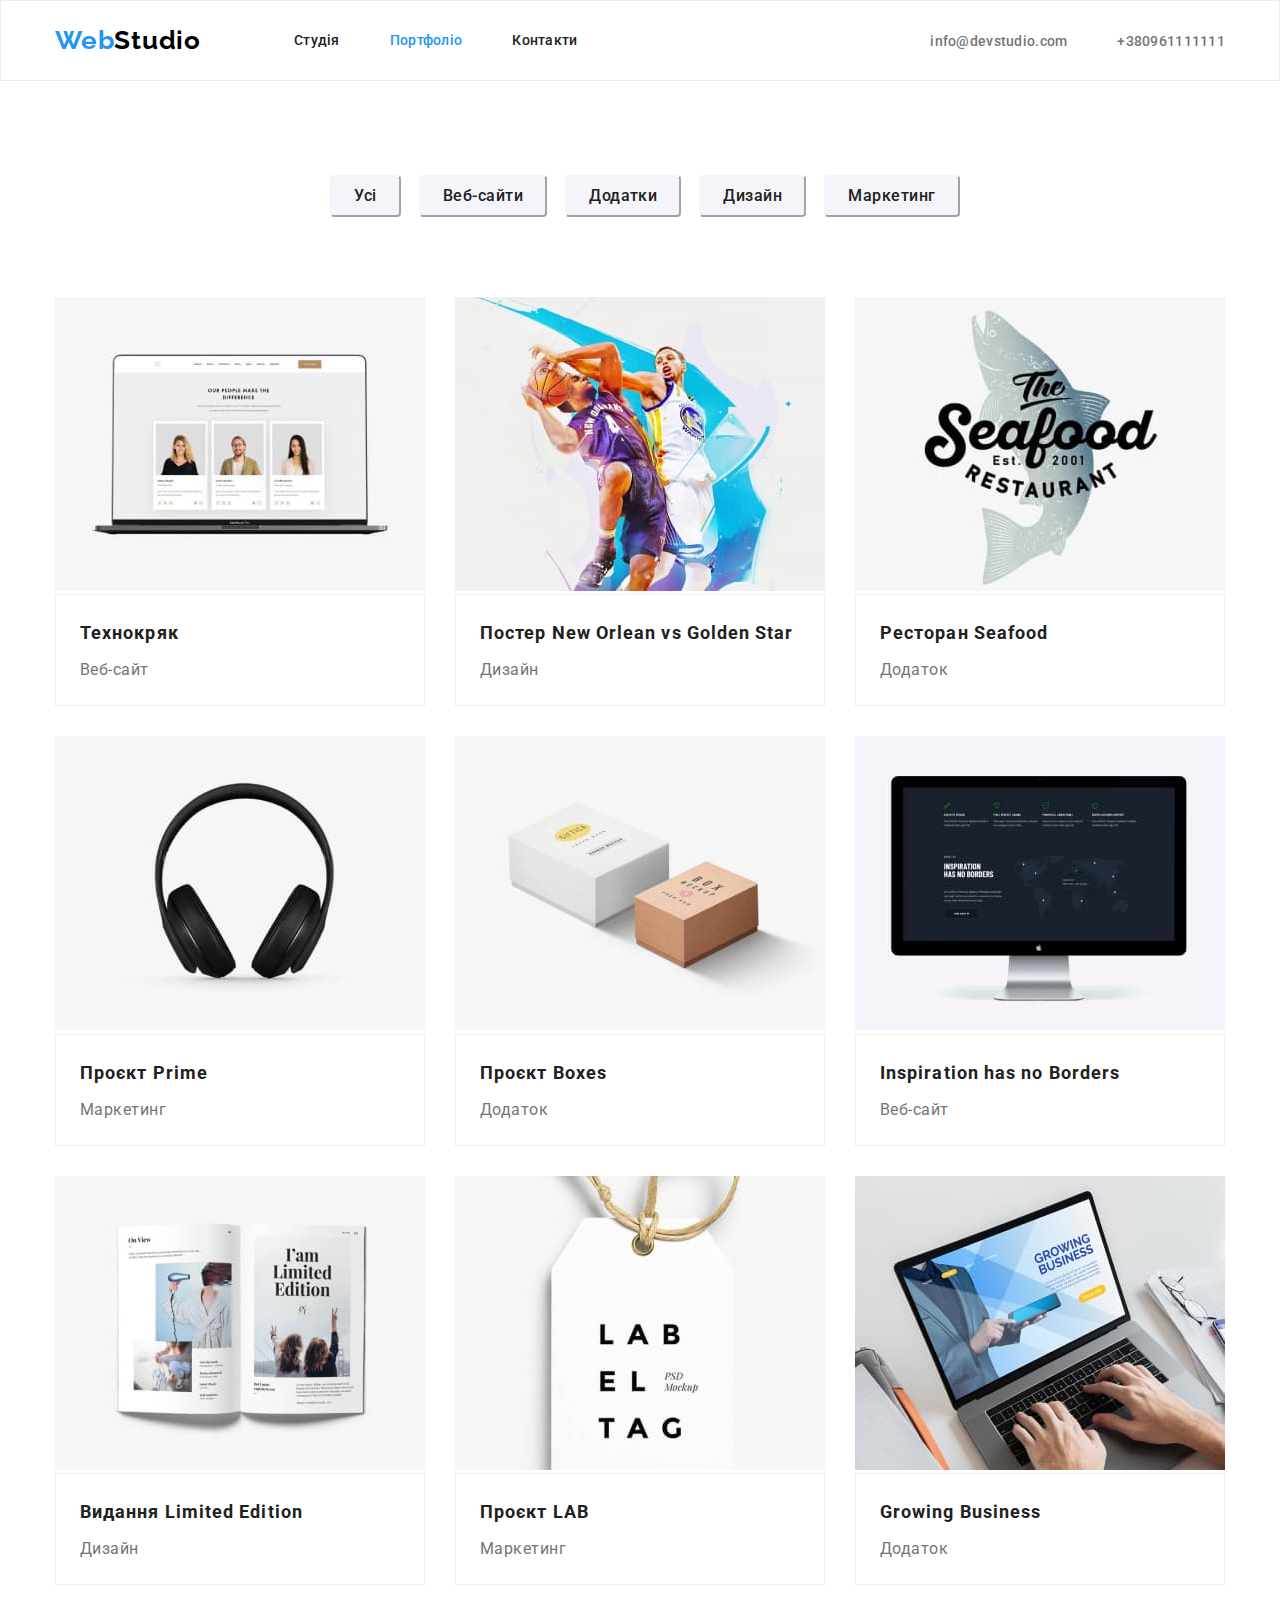
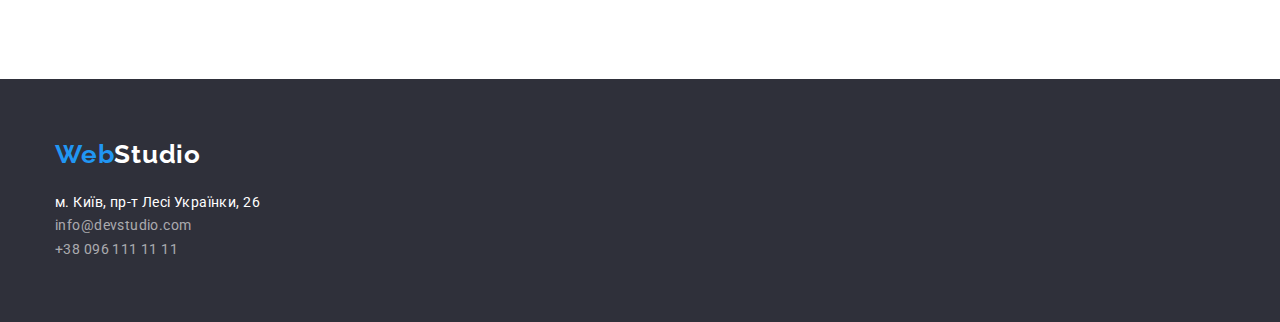
==== commit b269a1ed: "fin" ====
--- a/portfolio.html
+++ b/portfolio.html
@@ -18,7 +18,8 @@
     <link rel="stylesheet" href="./css/styles.css" />
   </head>
   <body class="portfolio">
-    <header class="head-menu container">
+    <header class="head-menu">
+      <div class="container header">
       <nav class="nav-menu">
         <a class="logom" href="./index.html"><span class="logo">Web</span>Studio</a>
         <ul class="ul-header">
@@ -41,9 +42,10 @@
           <a class="link-nav-cont" href="tel:+380961111111">+380961111111</a>
         </li>
       </ul>
+      </div>
     </header>
     <main>
-      <section class="portfolio-sec container">
+      <section class="section container">
         <h1 class="visually-hidden">Наші роботи</h1>
         <ul class="ul-button">
           <li class="work"><button type="button" class="button-port">Усі</button></li>
--- a/css/styles.css
+++ b/css/styles.css
@@ -10,6 +10,7 @@
   --portfolio-button: #f5f4fa;
   --button-hero-activ: #188ce8;
   --port-stroke-color: #eeeeee;
+  --color-border-header: #ececec;
 }
 
 body {
@@ -28,6 +29,10 @@
 }
 
 .head-menu {
+  border: 1px solid var(--color-border-header);
+}
+
+.container.header {
   display: flex;
   margin-left: auto;
   margin-right: auto;
@@ -113,7 +118,7 @@
   background-color: var(--white-color);
 }
 
-.portfolio-sec {
+.section {
   padding-top: 94px;
   padding-bottom: 94px;
 }
@@ -294,8 +299,6 @@
 .ul-main {
   display: flex;
   flex-wrap: wrap;
-  margin-top: 94px;
-  margin-bottom: 94px;
   padding-left: 0;
   list-style: none;
 }
@@ -332,13 +335,10 @@
 
 .team-sec {
   background-color: var(--portfolio-background);
-  padding-top: 95px;
-  padding-bottom: 95px;
 }
 
 .work-sec {
   padding-top: 0;
-  padding-bottom: 91px;
 }
 
 .title-team {
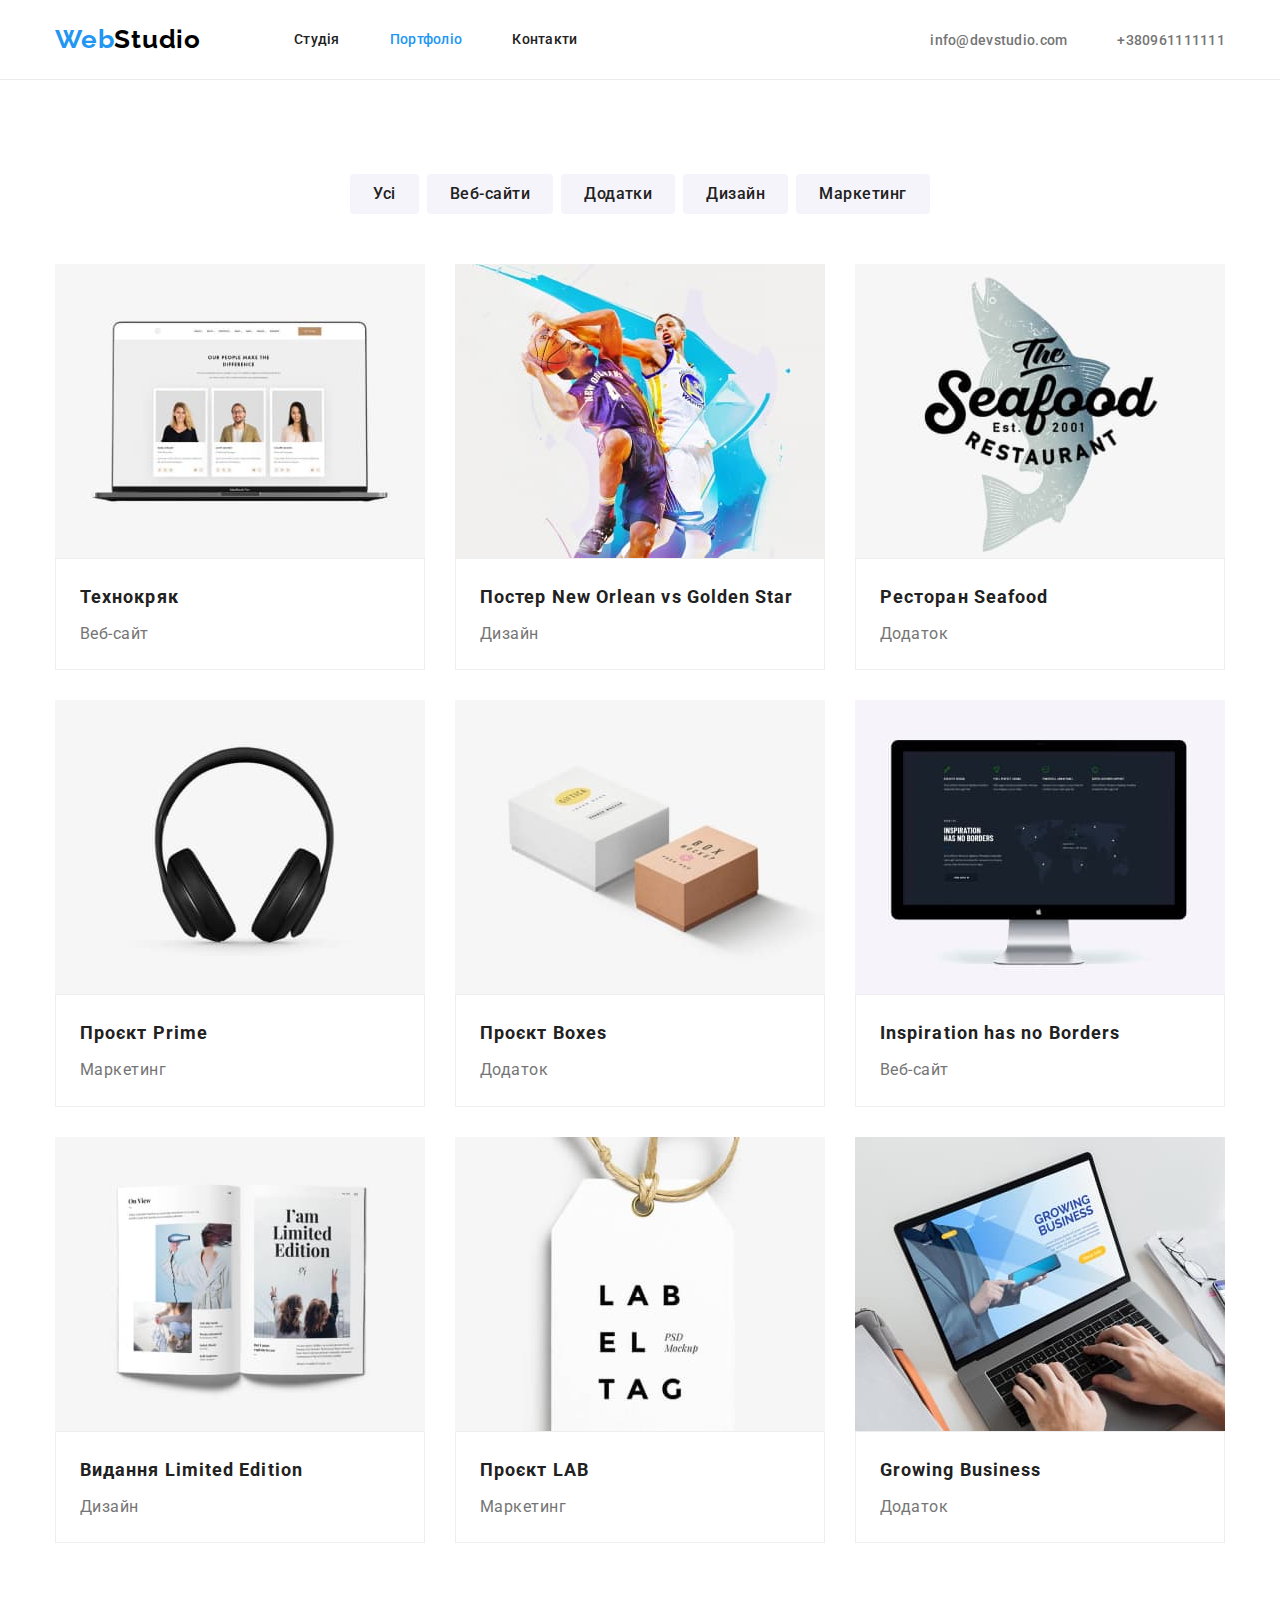
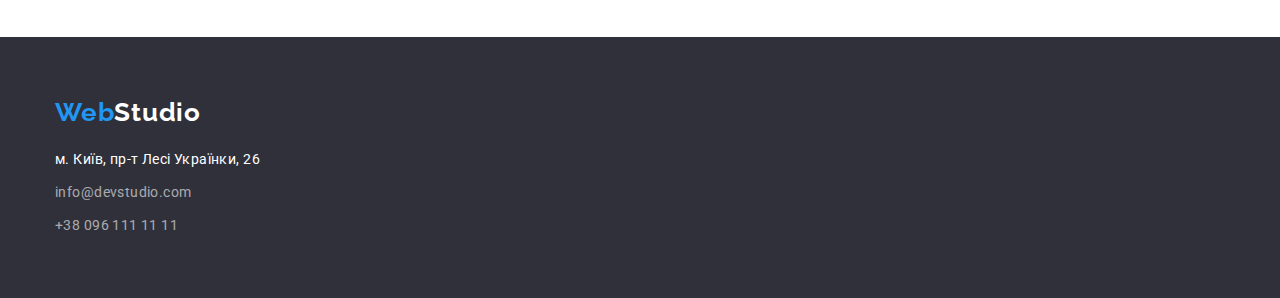
==== commit 638fc586: "update" ====
--- a/portfolio.html
+++ b/portfolio.html
@@ -20,105 +20,122 @@
   <body class="portfolio">
     <header class="head-menu">
       <div class="container header">
-      <nav class="nav-menu">
-        <a class="logom" href="./index.html"><span class="logo">Web</span>Studio</a>
+        <nav class="nav-menu">
+          <a class="logom" href="./index.html"><span class="logo">Web</span>Studio</a>
+          <ul class="ul-header">
+            <li class="li-nav">
+              <a class="link-nav" href="./index.html">Студія</a>
+            </li>
+            <li class="li-nav">
+              <a class="link-nav current" href="">Портфоліо</a>
+            </li>
+            <li class="li-nav">
+              <a class="link-nav" href="">Контакти</a>
+            </li>
+          </ul>
+        </nav>
         <ul class="ul-header">
           <li class="li-nav">
-            <a class="link-nav" href="./index.html">Студія</a>
+            <a class="link-nav-cont" href="mailto:info@devstudio.com">info@devstudio.com</a>
           </li>
           <li class="li-nav">
-            <a class="link-nav current" href="">Портфоліо</a>
-          </li>
-          <li class="li-nav">
-            <a class="link-nav" href="">Контакти</a>
+            <a class="link-nav-cont" href="tel:+380961111111">+380961111111</a>
           </li>
         </ul>
-      </nav>
-      <ul class="ul-header">
-        <li class="li-nav">
-          <a class="link-nav-cont" href="mailto:info@devstudio.com">info@devstudio.com</a>
-        </li>
-        <li class="li-nav">
-          <a class="link-nav-cont" href="tel:+380961111111">+380961111111</a>
-        </li>
-      </ul>
       </div>
     </header>
     <main>
-      <section class="section container">
-        <h1 class="visually-hidden">Наші роботи</h1>
-        <ul class="ul-button">
-          <li class="work"><button type="button" class="button-port">Усі</button></li>
-          <li class="work"><button type="button" class="button-port">Веб-сайти</button></li>
-          <li class="work"><button type="button" class="button-port">Додатки</button></li>
-          <li class="work"><button type="button" class="button-port">Дизайн</button></li>
-          <li class="work"><button type="button" class="button-port">Маркетинг</button></li>
-        </ul>
-        <ul class="ul-portfolio">
-          <li class="example">
-            <img src="./images/p1.jpg" alt="Технокряк" width="370" />
-            <div class="border">
-              <h2 class="example-title">Технокряк</h2>
-              <p class="example-p">Веб-сайт</p>
-            </div>
-          </li>
-          <li class="example">
-            <img src="./images/p2.jpg" alt="Постер New Orlean vs Golden Star" width="370" />
-            <div class="border">
-              <h2 class="example-title">Постер New Orlean vs Golden Star</h2>
-              <p class="example-p">Дизайн</p>
-            </div>
-          </li>
-          <li class="example">
-            <img src="./images/p3.jpg" alt="Ресторан Seafood" width="370" />
-            <div class="border">
-              <h2 class="example-title">Ресторан Seafood</h2>
-              <p class="example-p">Додаток</p>
-            </div>
-          </li>
-          <li class="example">
-            <img src="./images/p4.jpg" alt="Проєкт Prime" width="370" />
-            <div class="border">
-              <h2 class="example-title">Проєкт Prime</h2>
-              <p class="example-p">Маркетинг</p>
-            </div>
-          </li>
-          <li class="example">
-            <img src="./images/p5.jpg" alt="Проєкт Boxes" width="370" />
-            <div class="border">
-              <h2 class="example-title">Проєкт Boxes</h2>
-              <p class="example-p">Додаток</p>
-            </div>
-          </li>
-          <li class="example">
-            <img src="./images/p6.jpg" alt="Inspiration has no Borders" width="370" />
-            <div class="border">
-              <h2 class="example-title">Inspiration has no Borders</h2>
-              <p class="example-p">Веб-сайт</p>
-            </div>
-          </li>
-          <li class="example">
-            <img src="./images/p7.jpg" alt="Видання Limited Edition" width="370" />
-            <div class="border">
-              <h2 class="example-title">Видання Limited Edition</h2>
-              <p class="example-p">Дизайн</p>
-            </div>
-          </li>
-          <li class="example">
-            <img src="./images/p8.jpg" alt="Проєкт LAB" width="370" />
-            <div class="border">
-              <h2 class="example-title">Проєкт LAB</h2>
-              <p class="example-p">Маркетинг</p>
-            </div>
-          </li>
-          <li class="example">
-            <img src="./images/p9.jpg" alt="Growing Business" width="370" />
-            <div class="border">
-              <h2 class="example-title">Growing Business</h2>
-              <p class="example-p">Додаток</p>
-            </div>
-          </li>
-        </ul>
+      <section class="section">
+        <div class="container">
+          <h1 class="visually-hidden">Наші роботи</h1>
+          <ul class="ul-button">
+            <li class="work"><button type="button" class="button-port">Усі</button></li>
+            <li class="work"><button type="button" class="button-port">Веб-сайти</button></li>
+            <li class="work"><button type="button" class="button-port">Додатки</button></li>
+            <li class="work"><button type="button" class="button-port">Дизайн</button></li>
+            <li class="work"><button type="button" class="button-port">Маркетинг</button></li>
+          </ul>
+          <ul class="ul-portfolio">
+            <li class="example">
+              <img class="example-img" src="./images/p1.jpg" alt="Технокряк" width="370" />
+              <div class="border">
+                <h2 class="example-title">Технокряк</h2>
+                <p class="example-p">Веб-сайт</p>
+              </div>
+            </li>
+            <li class="example">
+              <img
+                class="example-img"
+                src="./images/p2.jpg"
+                alt="Постер New Orlean vs Golden Star"
+                width="370"
+              />
+              <div class="border">
+                <h2 class="example-title">Постер New Orlean vs Golden Star</h2>
+                <p class="example-p">Дизайн</p>
+              </div>
+            </li>
+            <li class="example">
+              <img class="example-img" src="./images/p3.jpg" alt="Ресторан Seafood" width="370" />
+              <div class="border">
+                <h2 class="example-title">Ресторан Seafood</h2>
+                <p class="example-p">Додаток</p>
+              </div>
+            </li>
+            <li class="example">
+              <img class="example-img" src="./images/p4.jpg" alt="Проєкт Prime" width="370" />
+              <div class="border">
+                <h2 class="example-title">Проєкт Prime</h2>
+                <p class="example-p">Маркетинг</p>
+              </div>
+            </li>
+            <li class="example">
+              <img class="example-img" src="./images/p5.jpg" alt="Проєкт Boxes" width="370" />
+              <div class="border">
+                <h2 class="example-title">Проєкт Boxes</h2>
+                <p class="example-p">Додаток</p>
+              </div>
+            </li>
+            <li class="example">
+              <img
+                class="example-img"
+                src="./images/p6.jpg"
+                alt="Inspiration has no Borders"
+                width="370"
+              />
+              <div class="border">
+                <h2 class="example-title">Inspiration has no Borders</h2>
+                <p class="example-p">Веб-сайт</p>
+              </div>
+            </li>
+            <li class="example">
+              <img
+                class="example-img"
+                src="./images/p7.jpg"
+                alt="Видання Limited Edition"
+                width="370"
+              />
+              <div class="border">
+                <h2 class="example-title">Видання Limited Edition</h2>
+                <p class="example-p">Дизайн</p>
+              </div>
+            </li>
+            <li class="example">
+              <img class="example-img" src="./images/p8.jpg" alt="Проєкт LAB" width="370" />
+              <div class="border">
+                <h2 class="example-title">Проєкт LAB</h2>
+                <p class="example-p">Маркетинг</p>
+              </div>
+            </li>
+            <li class="example">
+              <img class="example-img" src="./images/p9.jpg" alt="Growing Business" width="370" />
+              <div class="border">
+                <h2 class="example-title">Growing Business</h2>
+                <p class="example-p">Додаток</p>
+              </div>
+            </li>
+          </ul>
+        </div>
       </section>
     </main>
     <footer class="foot-site">
--- a/css/styles.css
+++ b/css/styles.css
@@ -29,14 +29,13 @@
 }
 
 .head-menu {
-  border: 1px solid var(--color-border-header);
+  border-bottom: 1px solid var(--color-border-header);
 }
 
 .container.header {
   display: flex;
   margin-left: auto;
   margin-right: auto;
-  justify-content: space-between;
   align-items: center;
 }
 
@@ -49,6 +48,7 @@
   display: flex;
   padding: 0;
   margin: 0;
+  margin-left: auto;
   list-style: none;
 }
 
@@ -127,14 +127,11 @@
   display: flex;
   flex-wrap: wrap;
   justify-content: center;
+  gap: 8px;
   margin-top: 0;
   margin-bottom: 50px;
   padding-left: 0;
   list-style: none;
-}
-
-.work + .work {
-  margin-left: 8px;
 }
 
 .button-port {
@@ -142,19 +139,20 @@
   padding: 6px 22px;
   background: var(--portfolio-button);
   border-radius: 4px;
+  border: 1px solid transparent;
   font-weight: 500;
   font-size: 16px;
   line-height: 1.6;
   letter-spacing: 0.03em;
   color: var(--second-text-color);
-  margin-left: 10px;
-  border-color: var(--portfolio-button);
 }
 
 .button-port:hover,
 .button-port:focus {
   color: var(--white-color);
   background-color: var(--accent-color);
+  box-shadow: 0px 3px 1px rgba(0, 0, 0, 0.1), 0px 1px 2px rgba(0, 0, 0, 0.08),
+    0px 2px 2px rgba(0, 0, 0, 0.12);
 }
 
 .ul-portfolio {
@@ -168,7 +166,7 @@
 
 .example {
   margin-right: 30px;
-  margin-top: 30px;
+  margin-bottom: 30px;
 }
 
 .example:nth-child(3n) {
@@ -221,7 +219,7 @@
   letter-spacing: 0.03em;
 }
 
-.ads + .ads {
+.li-footer:not(:last-child) {
   margin-bottom: 9px;
 }
 
@@ -331,6 +329,7 @@
 .our-quality-text {
   margin-top: 0;
   margin-bottom: 0;
+  line-height: 1.7;
 }
 
 .team-sec {
@@ -341,9 +340,17 @@
   padding-top: 0;
 }
 
+.work-sec-img,
+.team-img,
+.example-img {
+  display: block;
+  max-width: 100%;
+  height: auto;
+}
+
 .title-team {
   margin-top: 0;
-  margin-bottom: 50;
+  margin-bottom: 50px;
   font-weight: 700;
   font-size: 36px;
   text-align: center;
@@ -359,9 +366,13 @@
   border-radius: 0px 0px 4px 4px;
 }
 
+.about-team {
+  padding: 30px 0;
+}
+
 .name {
   margin-bottom: 10px;
-  margin-top: 30px;
+  margin-top: 0;
   font-weight: 500;
   font-size: 16px;
   text-align: center;
@@ -372,7 +383,7 @@
 
 .specialty {
   margin-top: 0;
-  margin-bottom: 30px;
+  margin-bottom: 0;
   font-size: 16px;
   text-align: center;
   letter-spacing: 0.03em;
